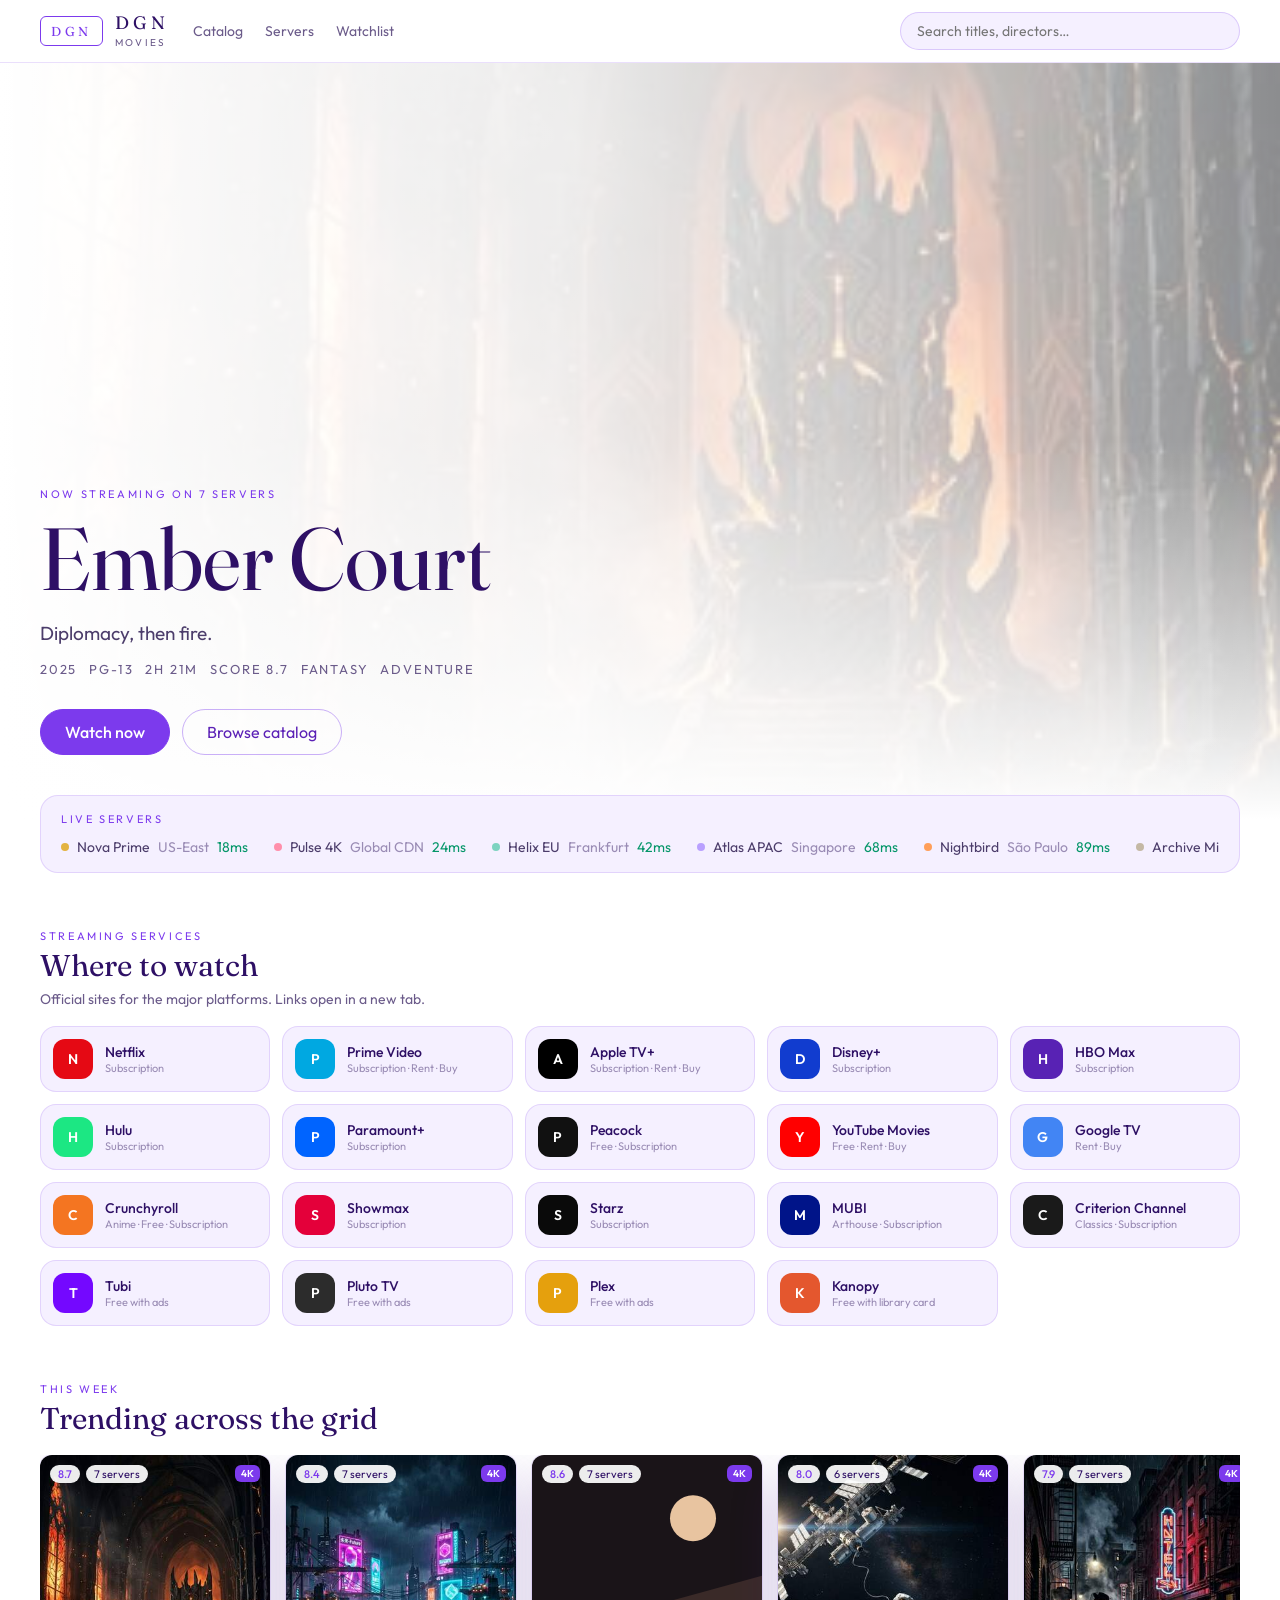
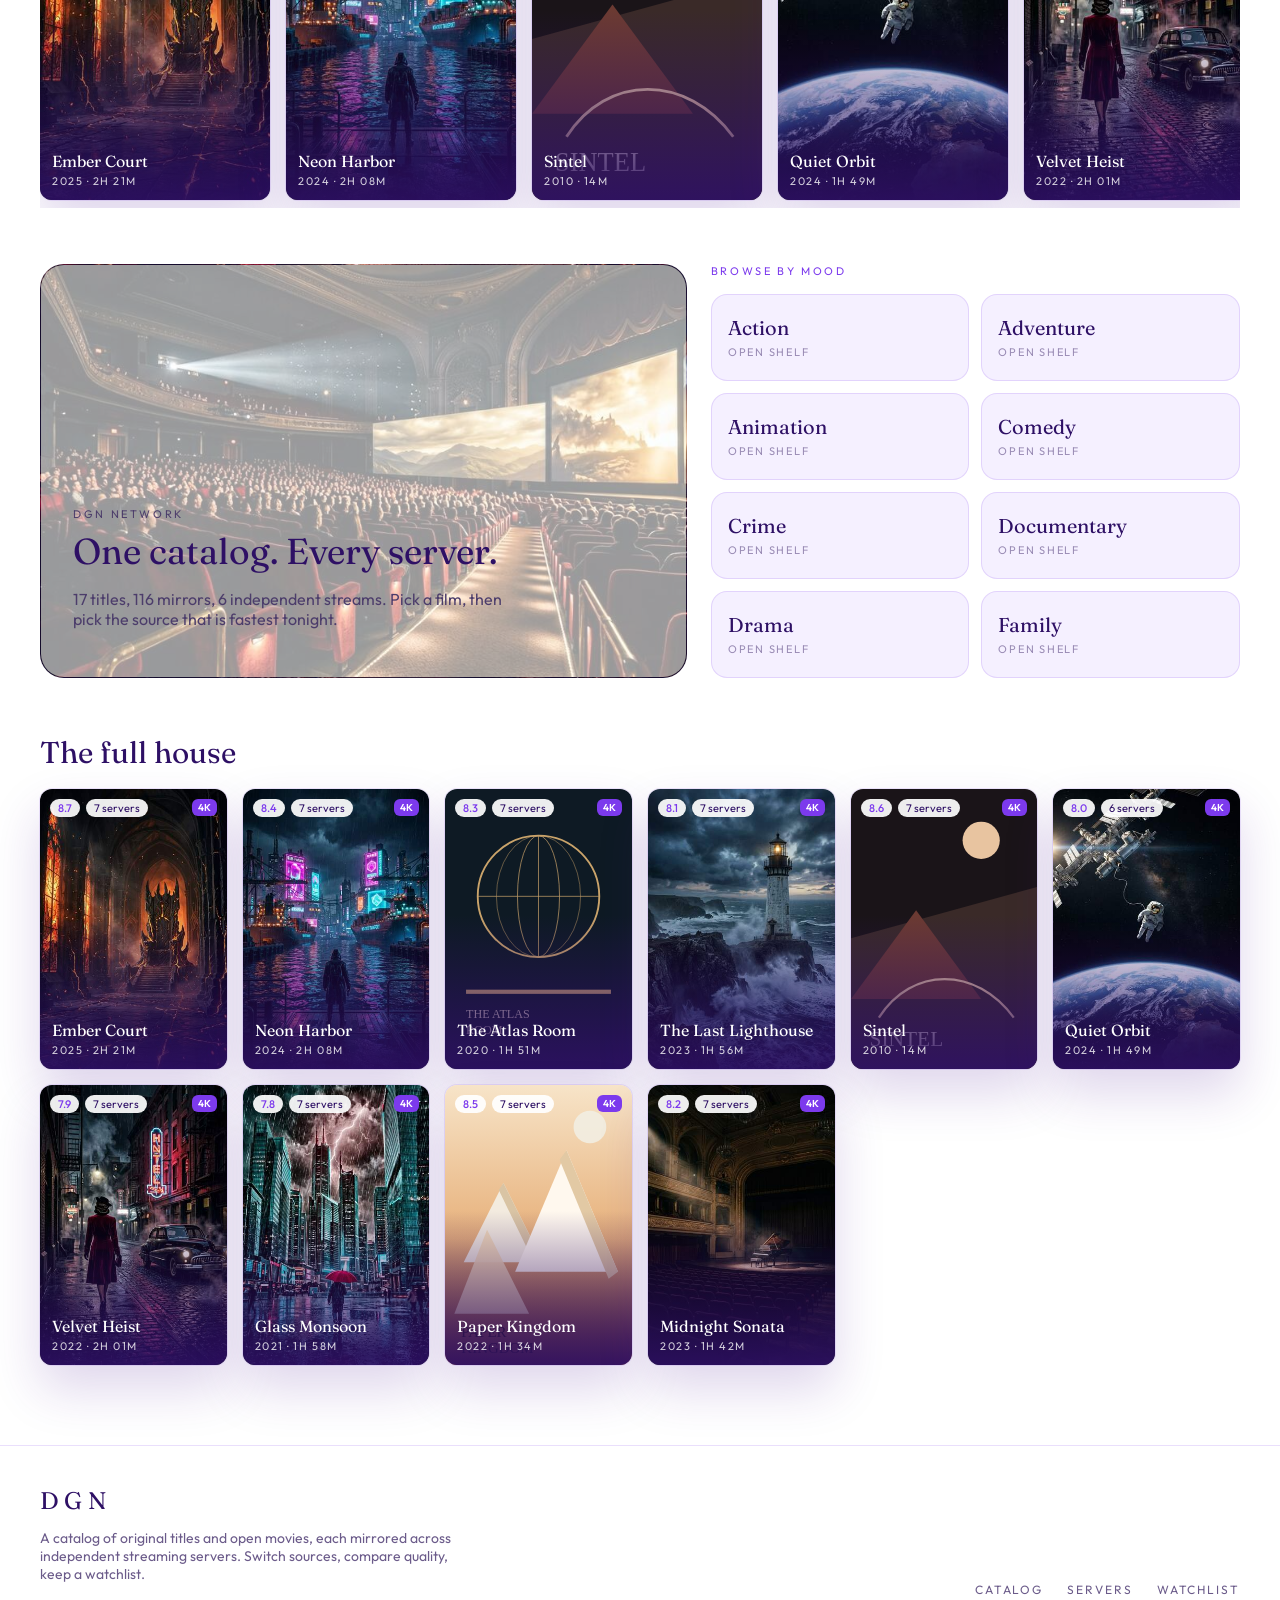
==== index.html @ 85eb9259 "Add files via upload" ====
<!doctype html>
<html lang="en">
<head>
  <meta charset="utf-8" />
  <meta name="theme-color" content="#7c3aed" />
  <meta name="viewport" content="width=device-width, initial-scale=1" />
  <title>DGN — Movies from every server</title>
  <meta name="description" content="DGN is a cinematic catalog of original titles and open movies, each mirrored across independent streaming servers." />
  <link rel="icon" href="data:image/svg+xml,%3Csvg xmlns='http://www.w3.org/2000/svg' viewBox='0 0 64 64'%3E%3Crect width='64' height='64' rx='12' fill='%237c3aed'/%3E%3Crect x='3' y='3' width='58' height='58' rx='10' fill='none' stroke='%23ffffff' stroke-width='2'/%3E%3Ctext x='32' y='39' text-anchor='middle' font-family='Georgia' font-size='17' fill='%23ffffff'%3EDGN%3C/text%3E%3C/svg%3E" />
  <link rel="preconnect" href="https://fonts.googleapis.com" />
  <link href="https://fonts.googleapis.com/css2?family=Fraunces:opsz,wght@9..144,400;9..144,600&family=Outfit:wght@300;400;500&display=swap" rel="stylesheet" />
  <link rel="stylesheet" href="style.css" />
</head>
<body>
  <header class="top">
    <div class="wrap bar">
      <a href="#/" class="brand"><span class="badge">DGN</span><span class="word"><b>DGN</b><small>Movies</small></span></a>
      <nav class="nav">
        <a href="#/movies">Catalog</a>
        <a href="#/servers">Servers</a>
        <a href="#/watchlist">Watchlist</a>
      </nav>
      <form id="search" class="search"><input name="q" placeholder="Search titles, directors…" autocomplete="off" /></form>
    </div>
  </header>
  <main id="app"></main>
  <footer class="foot">
    <div class="wrap footin">
      <div>
        <p class="display footname">DGN</p>
        <p class="mute">A catalog of original titles and open movies, each mirrored across independent streaming servers. Switch sources, compare quality, keep a watchlist.</p>
      </div>
      <div class="footlinks"><a href="#/movies">Catalog</a><a href="#/servers">Servers</a><a href="#/watchlist">Watchlist</a></div>
    </div>
  </footer>
  <script src="data.js"></script>
  <script src="app.js"></script>
</body>
</html>
---- style.css ----
:root{--ink:#ffffff;--panel:#f5f0ff;--accent:#7c3aed;--soft:#5b21b6;--on:#ffffff;--paper:#2e1065;--body:#4c3d6b;--mute:#6b5b8a;--dim:#9a8cb5;--line:rgba(124,58,237,.16)}
*{box-sizing:border-box}html{scroll-behavior:smooth}
body{margin:0;background:var(--ink);color:var(--paper);font-family:Outfit,system-ui,sans-serif;-webkit-font-smoothing:antialiased}
a{color:inherit;text-decoration:none}img{display:block;max-width:100%}
.display{font-family:Fraunces,Georgia,serif}.mute{color:var(--mute)}
.wrap{max-width:1240px;margin:0 auto;padding:0 20px}
.kicker{font-size:11px;letter-spacing:.24em;text-transform:uppercase;color:var(--accent);margin:0}
.top{position:sticky;top:0;z-index:40;background:rgba(255,255,255,.85);backdrop-filter:blur(10px);border-bottom:1px solid var(--line)}
.bar{display:flex;align-items:center;gap:24px;padding-top:12px;padding-bottom:12px;flex-wrap:wrap}
.brand{display:flex;align-items:center;gap:12px}
.badge{border:1px solid var(--accent);color:var(--accent);border-radius:6px;padding:6px 10px;font-family:Fraunces,serif;font-size:13px;letter-spacing:.28em}
.word b{display:block;font-family:Fraunces,serif;font-weight:400;letter-spacing:.22em;font-size:18px;line-height:1}
.word small{display:block;margin-top:4px;font-size:10px;letter-spacing:.22em;text-transform:uppercase;color:var(--mute)}
.nav{display:flex;gap:22px;font-size:14px;color:var(--mute)}.nav a:hover{color:var(--soft)}
.search{margin-left:auto;flex:1;max-width:340px;min-width:180px}
.search input,.field{width:100%;background:var(--panel);border:1px solid rgba(124,58,237,.22);color:var(--paper);border-radius:999px;padding:9px 16px;font:inherit;font-size:14px;outline:none}
.search input:focus{border-color:var(--accent)}
.hero{position:relative;min-height:84vh;overflow:hidden;display:flex}
.hero>img{position:absolute;inset:0;width:100%;height:100%;object-fit:cover;opacity:.45}
.hero:before{content:"";position:absolute;inset:0;background:linear-gradient(90deg,var(--ink),rgba(255,255,255,.8) 45%,transparent),linear-gradient(0deg,var(--ink),transparent 50%);z-index:1}
.heroin{position:relative;z-index:2;align-self:flex-end;padding-bottom:64px;padding-top:120px;width:100%}
.hero h1{font-family:Fraunces,serif;font-weight:400;font-size:clamp(3rem,8vw,5.5rem);line-height:.95;margin:16px 0 0;max-width:820px}
.hero .tag{font-size:19px;color:var(--body);max-width:560px;margin:20px 0 0}
.meta{display:flex;flex-wrap:wrap;gap:12px;margin-top:16px;font-size:13px;letter-spacing:.14em;text-transform:uppercase;color:var(--mute)}
.btns{display:flex;flex-wrap:wrap;gap:12px;margin-top:32px}
.btn{border-radius:999px;padding:12px 24px;font-size:14px;border:1px solid rgba(124,58,237,.4);color:var(--soft);background:none;cursor:pointer;font:inherit}
.btn:hover{background:rgba(124,58,237,.1)}.btn.primary{background:var(--accent);color:var(--on);border-color:var(--accent);font-weight:500}.btn.primary:hover{background:var(--soft)}
.strip{margin-top:-24px;position:relative;z-index:3;background:var(--panel);border:1px solid var(--line);border-radius:18px;padding:16px 20px}
.strip .row{display:flex;gap:26px;overflow-x:auto;margin-top:12px;font-size:14px;color:var(--body)}
.srv{display:flex;align-items:center;gap:8px;white-space:nowrap}.dot{width:8px;height:8px;border-radius:50%;display:inline-block}
.ok{color:#059669}.warn{color:#d97706}.dim{color:var(--dim)}
section.block{margin-top:56px}
h2.title{font-family:Fraunces,serif;font-weight:400;font-size:30px;margin:4px 0 18px}
.rail{display:flex;gap:16px;overflow-x:auto;padding-bottom:8px;scroll-snap-type:x mandatory}.rail .card{width:230px;flex-shrink:0;scroll-snap-align:start}
.grid{display:grid;grid-template-columns:repeat(auto-fill,minmax(170px,1fr));gap:16px}
.card{position:relative;display:block;border-radius:12px;overflow:hidden;aspect-ratio:2/3;box-shadow:0 24px 50px rgba(76,29,149,.18),0 0 0 1px rgba(124,58,237,.12)}
.card img{width:100%;height:100%;object-fit:cover;transition:transform .5s}.card:hover img{transform:scale(1.04)}
.card:after{content:"";position:absolute;inset:0;background:linear-gradient(0deg,rgba(46,16,101,.9),transparent 55%)}
.chips{position:absolute;top:10px;left:10px;display:flex;gap:6px;z-index:2}
.chip{background:rgba(255,255,255,.92);color:var(--paper);border-radius:999px;padding:2px 8px;font-size:11px}.chip.g{color:var(--accent);font-weight:500}
.cap{position:absolute;left:12px;right:12px;bottom:12px;z-index:2}
.cap b{display:block;color:#fff;font-family:Fraunces,serif;font-weight:400;font-size:16px;line-height:1.15}
.cap small{display:block;margin-top:4px;font-size:11px;letter-spacing:.14em;text-transform:uppercase;color:rgba(255,255,255,.8)}
.two{display:grid;gap:24px;grid-template-columns:1.1fr .9fr}
.vault{position:relative;min-height:320px;border-radius:24px;overflow:hidden;border:1px solid var(--line);background:center/cover;display:flex;align-items:flex-end}
.vault:before{content:"";position:absolute;inset:0;background:rgba(255,255,255,.6)}.vault>div{position:relative;padding:32px}
.vault h3{font-family:Fraunces,serif;font-weight:400;font-size:36px;margin:8px 0 0}.vault p{color:var(--body);max-width:440px}
.moods{display:grid;grid-template-columns:1fr 1fr;gap:12px;margin-top:16px}
.mood{background:var(--panel);border:1px solid var(--line);border-radius:16px;padding:20px 16px}.mood:hover{border-color:var(--accent)}
.mood b{font-family:Fraunces,serif;font-weight:400;font-size:20px;display:block}.mood small{font-size:11px;letter-spacing:.16em;text-transform:uppercase;color:var(--dim)}
.page{padding-top:40px;padding-bottom:20px}
.page h1{font-family:Fraunces,serif;font-weight:400;font-size:clamp(2.4rem,6vw,3.4rem);margin:8px 0 0}
.pills{display:flex;flex-wrap:wrap;gap:8px;margin-top:14px}
.pill{border:1px solid rgba(124,58,237,.22);color:var(--mute);border-radius:999px;padding:5px 12px;font-size:12px;cursor:pointer;background:none;font-family:inherit}
.pill.on{border-color:var(--accent);color:var(--soft)}
.count{margin:28px 0 16px;font-size:14px;color:var(--dim)}
.mhero{position:relative;overflow:hidden;min-height:40vh;display:flex}
.mhero>img{position:absolute;inset:0;width:100%;height:100%;object-fit:cover;opacity:.35}
.mhero:before{content:"";position:absolute;inset:0;background:linear-gradient(0deg,var(--ink),rgba(255,255,255,.6));z-index:1}
.mheroin{position:relative;z-index:2;display:grid;grid-template-columns:200px 1fr;gap:32px;align-items:end;padding-top:64px;padding-bottom:40px;width:100%}
.mheroin>img{border-radius:12px;box-shadow:0 24px 50px rgba(76,29,149,.18)}
.mheroin h1{font-family:Fraunces,serif;font-weight:400;font-size:clamp(2.6rem,6vw,4rem);margin:8px 0 0}
.layout{display:grid;grid-template-columns:minmax(0,1fr) 300px;gap:40px;padding-top:32px}
.player{border-radius:18px;overflow:hidden;border:1px solid var(--line);background:#000}
.player video{width:100%;aspect-ratio:16/9;display:block;background:#000}
.ppanel{background:var(--panel);border-top:1px solid var(--line);padding:16px}
.phead{display:flex;flex-wrap:wrap;justify-content:space-between;gap:10px;margin-bottom:12px;font-size:14px;color:var(--mute)}
.servers{display:grid;grid-template-columns:repeat(auto-fill,minmax(200px,1fr));gap:8px}
.sbtn{text-align:left;border:1px solid var(--line);background:var(--panel);border-radius:12px;padding:12px;color:var(--paper);cursor:pointer;font:inherit}
.sbtn:hover{border-color:rgba(124,58,237,.45)}.sbtn.on{border-color:var(--accent);background:rgba(124,58,237,.09)}
.sbtn .r{display:flex;justify-content:space-between;align-items:center;gap:8px;font-size:14px}
.sbtn .s{font-size:10px;letter-spacing:.1em;text-transform:uppercase}.sbtn small{display:block;margin-top:4px;font-size:12px;color:var(--mute)}
.syn{color:var(--body);line-height:1.75;max-width:760px;margin-top:28px}
.castl{display:grid;grid-template-columns:1fr 1fr;gap:12px;padding:0;list-style:none}
.castl li{border:1px solid var(--line);border-radius:12px;padding:12px 16px}.castl small{display:block;color:var(--dim)}
.side{background:var(--panel);border:1px solid var(--line);border-radius:18px;padding:20px;align-self:start}
.side ul{list-style:none;padding:0;margin:12px 0 0}.side li{display:flex;justify-content:space-between;gap:12px;margin-bottom:12px;font-size:14px}
.side li small{display:block;color:var(--dim);font-size:12px}
.scards{display:grid;grid-template-columns:1fr 1fr;gap:16px;margin-top:32px}
.scard{background:var(--panel);border:1px solid var(--line);border-radius:24px;padding:24px;display:block}.scard:hover{border-color:var(--accent)}
.scard .r{display:flex;justify-content:space-between;align-items:center}.scard h3{font-family:Fraunces,serif;font-weight:400;font-size:28px;margin:0}
.scard p{font-size:13px;letter-spacing:.16em;text-transform:uppercase;color:var(--dim);margin:16px 0 0}
.empty{color:var(--mute);margin-top:40px}
.foot{margin-top:80px;border-top:1px solid var(--line)}
.footin{display:flex;flex-wrap:wrap;justify-content:space-between;align-items:flex-end;gap:24px;padding-top:40px;padding-bottom:40px;font-size:14px}
.footname{font-size:24px;letter-spacing:.22em;margin:0}.footin .mute{max-width:440px}
.footlinks{display:flex;gap:24px;font-size:12px;letter-spacing:.16em;text-transform:uppercase;color:var(--mute)}.footlinks a:hover{color:var(--soft)}
.svcs{display:grid;grid-template-columns:repeat(auto-fill,minmax(200px,1fr));gap:12px}.svc{display:flex;align-items:center;gap:12px;background:var(--panel);border:1px solid var(--line);border-radius:16px;padding:12px;transition:border-color .2s,box-shadow .2s}.svc:hover{border-color:var(--accent);box-shadow:0 8px 20px rgba(76,29,149,.12)}.svci{width:40px;height:40px;flex-shrink:0;border-radius:12px;display:grid;place-items:center;color:#fff;font-weight:600;font-size:14px}.svct{min-width:0}.svct b{display:block;font-size:14px;font-weight:500;white-space:nowrap;overflow:hidden;text-overflow:ellipsis}.svc:hover .svct b{color:var(--accent)}.svct small{display:block;font-size:11px;color:var(--dim);white-space:nowrap;overflow:hidden;text-overflow:ellipsis}
.vwrap{position:relative}.qbadge{position:absolute;top:10px;right:10px;z-index:2;background:var(--accent);color:var(--on);border-radius:6px;padding:2px 6px;font-size:10px;font-weight:600}.qbadge.big{top:12px;right:12px;font-size:12px;padding:4px 8px;pointer-events:none}.qrow{display:flex;flex-wrap:wrap;gap:8px;margin-top:8px}.qbtn{border:1px solid rgba(124,58,237,.3);background:#fff;color:var(--paper);border-radius:8px;padding:6px 12px;font:inherit;font-size:14px;font-weight:500;cursor:pointer}.qbtn:hover{border-color:var(--accent)}.qbtn.on{background:var(--accent);border-color:var(--accent);color:var(--on)}.qbtn:disabled{cursor:not-allowed;color:var(--dim);background:rgba(255,255,255,.5);border-color:rgba(124,58,237,.1);text-decoration:line-through}.qlab{font-size:11px;letter-spacing:.18em;text-transform:uppercase;color:var(--dim);align-self:center;margin-right:4px}.qpill{border:1px solid rgba(124,58,237,.22);color:var(--mute);border-radius:8px;padding:5px 12px;font-size:12px;font-weight:500}.qpill.on{background:var(--accent);border-color:var(--accent);color:var(--on)}.sbtn{background:#fff}
@media (max-width:860px){.two,.layout,.scards{grid-template-columns:1fr}.mheroin{grid-template-columns:1fr}.mheroin>img{display:none}.nav{order:3;width:100%}.castl{grid-template-columns:1fr}}
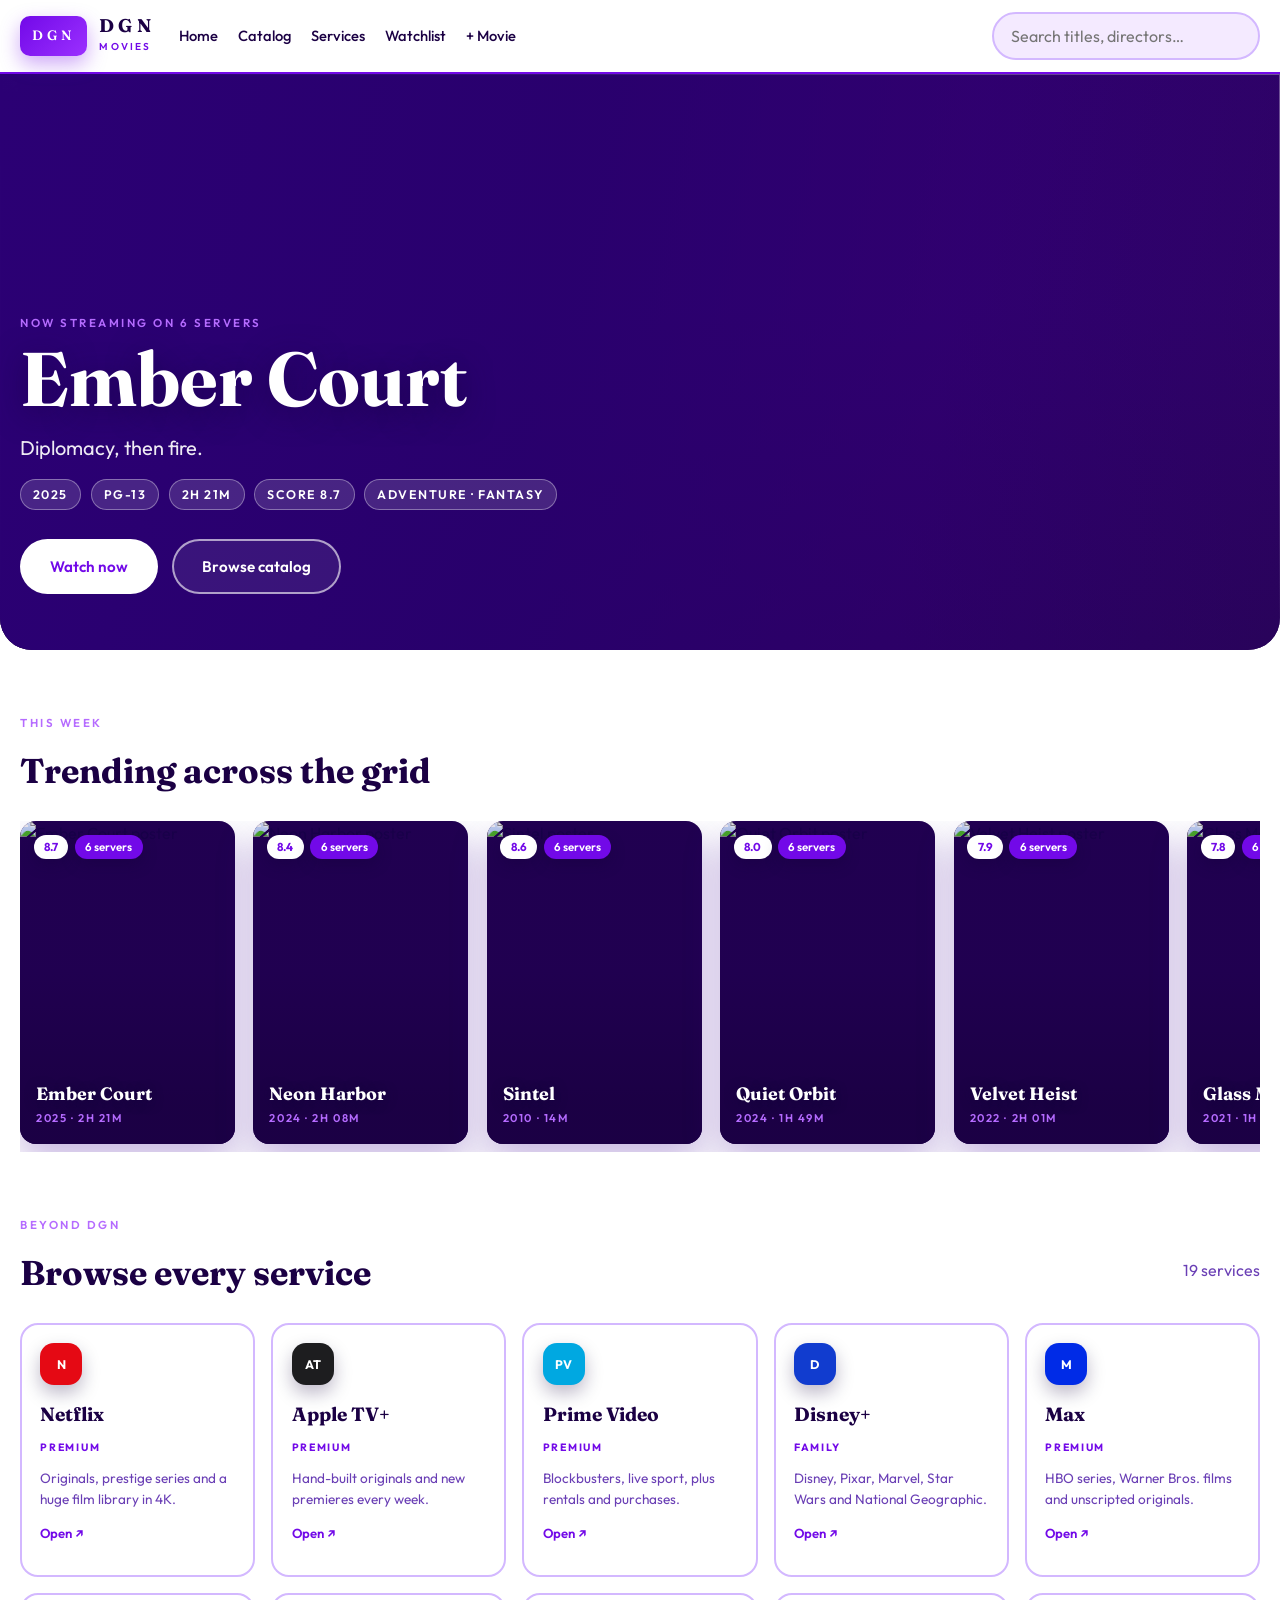
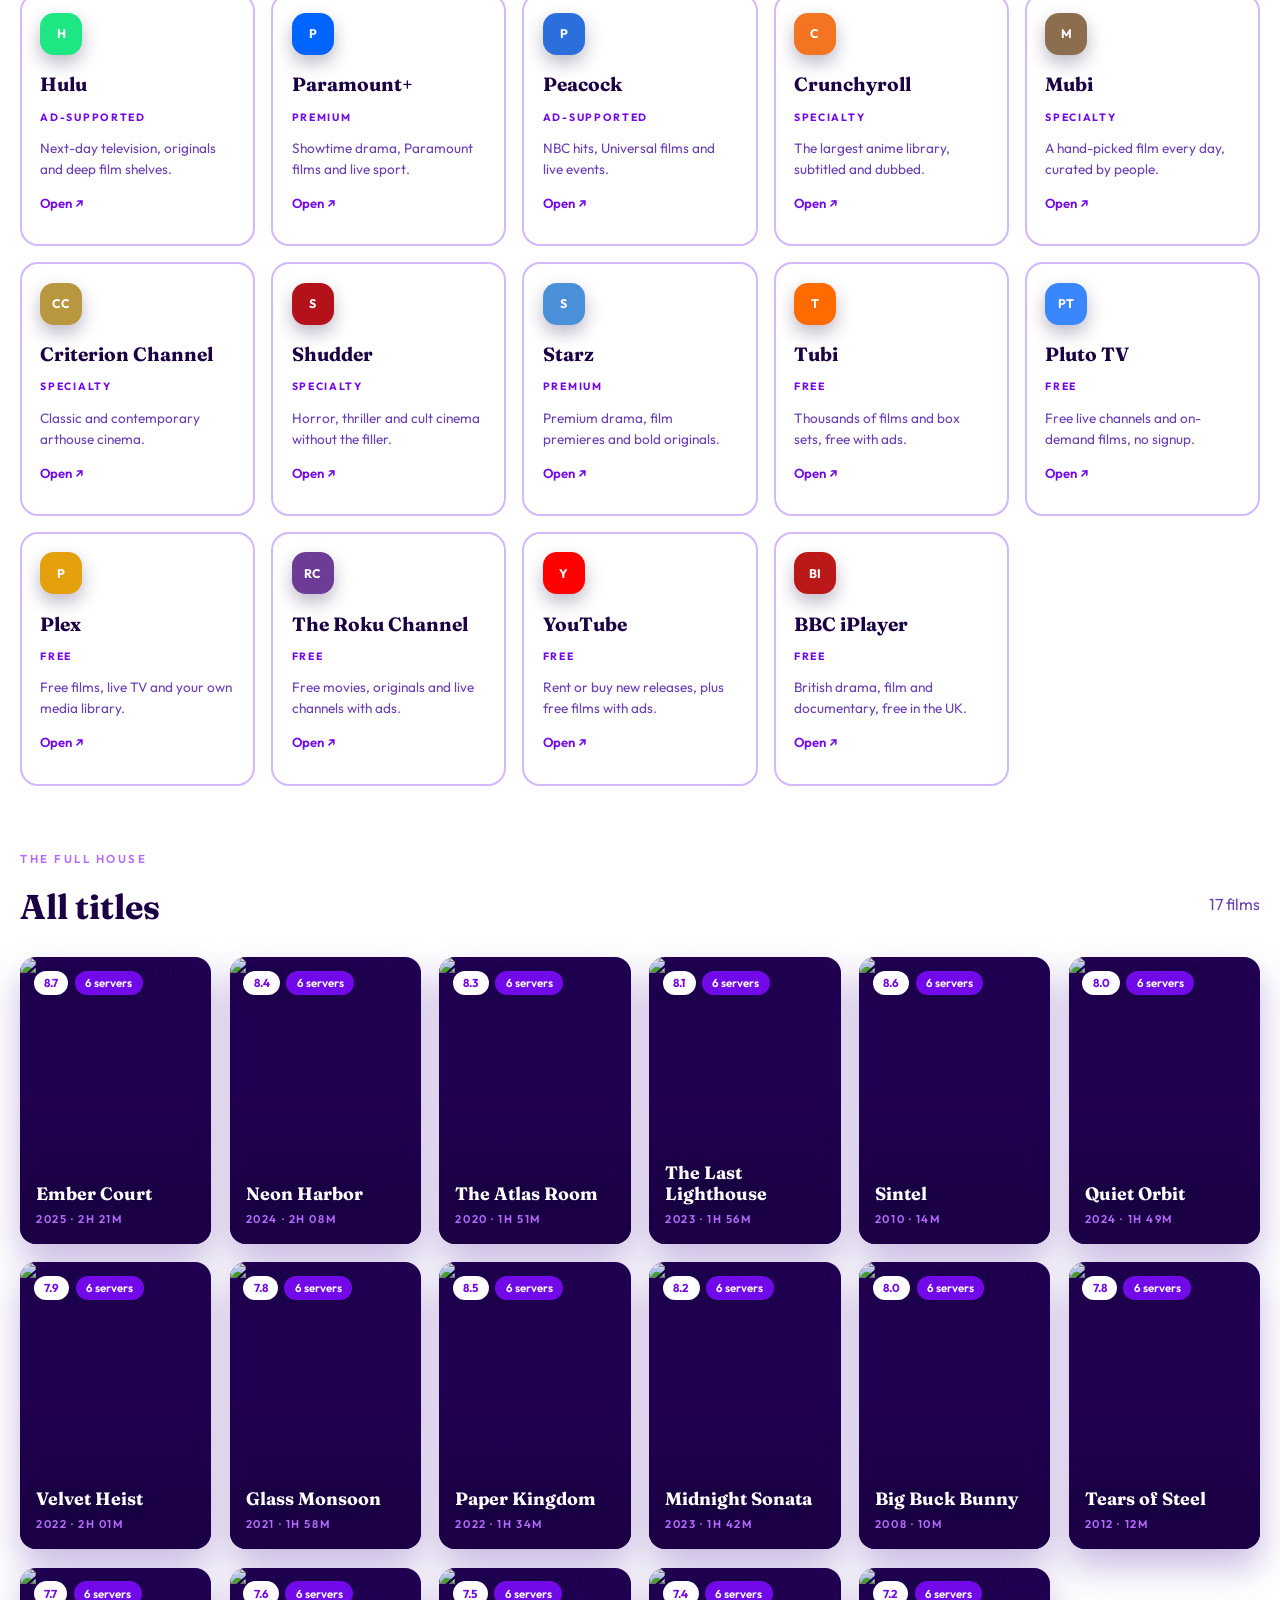
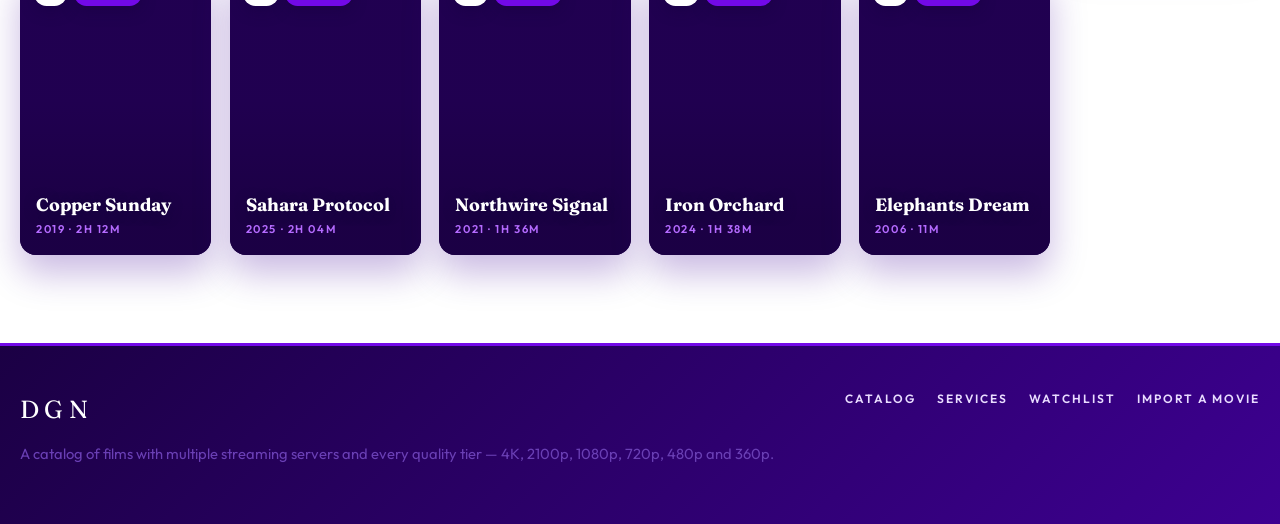
==== commit 088bc802: "Add files via upload" ====
--- a/index.html
+++ b/index.html
@@ -1,39 +1,63 @@
 <!doctype html>
 <html lang="en">
-<head>
-  <meta charset="utf-8" />
-  <meta name="theme-color" content="#7c3aed" />
-  <meta name="viewport" content="width=device-width, initial-scale=1" />
-  <title>DGN — Movies from every server</title>
-  <meta name="description" content="DGN is a cinematic catalog of original titles and open movies, each mirrored across independent streaming servers." />
-  <link rel="icon" href="data:image/svg+xml,%3Csvg xmlns='http://www.w3.org/2000/svg' viewBox='0 0 64 64'%3E%3Crect width='64' height='64' rx='12' fill='%237c3aed'/%3E%3Crect x='3' y='3' width='58' height='58' rx='10' fill='none' stroke='%23ffffff' stroke-width='2'/%3E%3Ctext x='32' y='39' text-anchor='middle' font-family='Georgia' font-size='17' fill='%23ffffff'%3EDGN%3C/text%3E%3C/svg%3E" />
-  <link rel="preconnect" href="https://fonts.googleapis.com" />
-  <link href="https://fonts.googleapis.com/css2?family=Fraunces:opsz,wght@9..144,400;9..144,600&family=Outfit:wght@300;400;500&display=swap" rel="stylesheet" />
-  <link rel="stylesheet" href="style.css" />
-</head>
-<body>
-  <header class="top">
-    <div class="wrap bar">
-      <a href="#/" class="brand"><span class="badge">DGN</span><span class="word"><b>DGN</b><small>Movies</small></span></a>
-      <nav class="nav">
-        <a href="#/movies">Catalog</a>
-        <a href="#/servers">Servers</a>
-        <a href="#/watchlist">Watchlist</a>
-      </nav>
-      <form id="search" class="search"><input name="q" placeholder="Search titles, directors…" autocomplete="off" /></form>
-    </div>
-  </header>
-  <main id="app"></main>
-  <footer class="foot">
-    <div class="wrap footin">
-      <div>
-        <p class="display footname">DGN</p>
-        <p class="mute">A catalog of original titles and open movies, each mirrored across independent streaming servers. Switch sources, compare quality, keep a watchlist.</p>
+  <head>
+    <meta charset="utf-8" />
+    <meta name="viewport" content="width=device-width, initial-scale=1" />
+    <title>DGN Movies — every film, every quality</title>
+    <meta
+      name="description"
+      content="DGN Movies: a catalog of films you can watch in 4K, 2100p, 1080p, 720p, 480p and 360p across multiple streaming servers."
+    />
+    <link rel="preconnect" href="https://fonts.googleapis.com" />
+    <link rel="preconnect" href="https://fonts.gstatic.com" crossorigin />
+    <link
+      href="https://fonts.googleapis.com/css2?family=Fraunces:opsz,wght@9..144,400;9..144,600&family=Outfit:wght@300;400;500;600&display=swap"
+      rel="stylesheet"
+    />
+    <link rel="stylesheet" href="styles.css" />
+  </head>
+  <body>
+    <header class="site-header">
+      <div class="wrap header-inner">
+        <a class="brand" href="#/">
+          <span class="brand-badge">DGN</span>
+          <span class="brand-text">
+            <strong>DGN</strong>
+            <small>Movies</small>
+          </span>
+        </a>
+        <nav class="nav">
+          <a href="#/">Home</a>
+          <a href="#/catalog">Catalog</a>
+          <a href="#/services">Services</a>
+          <a href="#/watchlist">Watchlist</a>
+          <a href="import.html">+ Movie</a>
+        </nav>
+        <input id="search" class="search" type="search" placeholder="Search titles, directors…" />
       </div>
-      <div class="footlinks"><a href="#/movies">Catalog</a><a href="#/servers">Servers</a><a href="#/watchlist">Watchlist</a></div>
-    </div>
-  </footer>
-  <script src="data.js"></script>
-  <script src="app.js"></script>
-</body>
+    </header>
+
+    <main id="app" class="wrap"></main>
+
+    <footer class="site-footer">
+      <div class="wrap footer-inner">
+        <div>
+          <p class="footer-brand">DGN</p>
+          <p class="muted">
+            A catalog of films with multiple streaming servers and every quality tier — 4K, 2100p,
+            1080p, 720p, 480p and 360p.
+          </p>
+        </div>
+        <div class="footer-links">
+          <a href="#/catalog">Catalog</a>
+          <a href="#/services">Services</a>
+          <a href="#/watchlist">Watchlist</a>
+          <a href="import.html">Import a movie</a>
+        </div>
+      </div>
+    </footer>
+
+    <script src="data.js"></script>
+    <script src="app.js"></script>
+  </body>
 </html>
--- a/styles.css
+++ b/styles.css
@@ -0,0 +1,728 @@
+:root {
+  --violet: #7209e8;
+  --violet-bright: #9b30ff;
+  --violet-deep: #1b0044;
+  --violet-soft: #b56bff;
+  --lilac: #f4eaff;
+  --border: #d3b8ff;
+  --mute: #6a3fb5;
+  --fade: #9268d6;
+  --hero: #210052;
+  --glow: rgba(114, 9, 232, 0.35);
+}
+
+* {
+  box-sizing: border-box;
+}
+
+body {
+  margin: 0;
+  background: #ffffff;
+  color: var(--violet-deep);
+  font-family: "Outfit", system-ui, sans-serif;
+  line-height: 1.55;
+  -webkit-font-smoothing: antialiased;
+}
+
+a {
+  color: inherit;
+  text-decoration: none;
+}
+
+.wrap {
+  width: min(1240px, 100% - 2.5rem);
+  margin-inline: auto;
+}
+
+.muted {
+  color: var(--mute);
+}
+
+/* header */
+.site-header {
+  position: sticky;
+  top: 0;
+  z-index: 20;
+  background: rgba(255, 255, 255, 0.94);
+  backdrop-filter: blur(14px);
+  border-bottom: 2px solid var(--violet);
+}
+
+.header-inner {
+  display: flex;
+  align-items: center;
+  gap: 1.5rem;
+  padding: 0.75rem 0;
+  flex-wrap: wrap;
+}
+
+.brand {
+  display: flex;
+  align-items: center;
+  gap: 0.75rem;
+}
+
+.brand-badge {
+  background: linear-gradient(135deg, var(--violet), var(--violet-bright));
+  color: #fff;
+  padding: 0.6rem 0.75rem;
+  border-radius: 10px;
+  letter-spacing: 0.28em;
+  font-family: "Fraunces", Georgia, serif;
+  font-size: 0.85rem;
+  font-weight: 600;
+  box-shadow: 0 8px 20px var(--glow);
+}
+
+.brand-text strong {
+  display: block;
+  font-family: "Fraunces", Georgia, serif;
+  letter-spacing: 0.22em;
+  line-height: 1;
+  font-size: 1.15rem;
+}
+
+.brand-text small {
+  display: block;
+  margin-top: 0.25rem;
+  color: var(--violet);
+  text-transform: uppercase;
+  letter-spacing: 0.22em;
+  font-size: 0.625rem;
+  font-weight: 600;
+}
+
+.nav {
+  display: flex;
+  gap: 1.25rem;
+  color: var(--violet-deep);
+  font-size: 0.92rem;
+  font-weight: 500;
+}
+
+.nav a:hover {
+  color: var(--violet);
+}
+
+.search {
+  margin-left: auto;
+  min-width: 240px;
+  padding: 0.6rem 1.1rem;
+  border: 2px solid var(--border);
+  border-radius: 999px;
+  color: var(--violet-deep);
+  background: var(--lilac);
+  font: inherit;
+  outline: none;
+}
+
+.search:focus {
+  border-color: var(--violet);
+  background: #fff;
+  box-shadow: 0 0 0 4px rgba(114, 9, 232, 0.18);
+}
+
+/* hero */
+.hero {
+  position: relative;
+  overflow: hidden;
+  border-radius: 0 0 32px 32px;
+  background: var(--hero);
+  color: #fff;
+  min-height: 64vh;
+  display: flex;
+  align-items: flex-end;
+  margin-inline: calc(50% - 50vw);
+  padding: 4rem max(1.25rem, calc(50vw - 620px)) 3.5rem;
+}
+
+.hero-bg {
+  position: absolute;
+  inset: 0;
+  width: 100%;
+  height: 100%;
+  object-fit: cover;
+  opacity: 0.55;
+  filter: saturate(1.35) contrast(1.08);
+}
+
+.hero-scrim {
+  position: absolute;
+  inset: 0;
+  background: linear-gradient(
+      100deg,
+      #2b0074 0%,
+      rgba(43, 0, 116, 0.82) 42%,
+      rgba(76, 0, 168, 0.35) 72%,
+      rgba(120, 20, 220, 0.15) 100%
+    ),
+    linear-gradient(0deg, #1b0044 2%, rgba(27, 0, 68, 0.1) 60%);
+}
+
+.hero-body {
+  position: relative;
+  max-width: 660px;
+}
+
+.eyebrow {
+  text-transform: uppercase;
+  letter-spacing: 0.22em;
+  font-size: 0.72rem;
+  font-weight: 600;
+  color: var(--violet-soft);
+  margin: 0 0 0.75rem;
+}
+
+.hero h1 {
+  font-family: "Fraunces", Georgia, serif;
+  font-size: clamp(2.75rem, 6.5vw, 4.75rem);
+  line-height: 0.96;
+  margin: 0;
+  text-shadow: 0 6px 30px rgba(20, 0, 60, 0.55);
+}
+
+.hero .tagline {
+  color: #ffffff;
+  font-size: 1.25rem;
+  margin: 1rem 0;
+  opacity: 0.92;
+}
+
+.meta {
+  display: flex;
+  flex-wrap: wrap;
+  gap: 0.6rem;
+  font-size: 0.78rem;
+  font-weight: 600;
+}
+
+.meta span {
+  background: rgba(255, 255, 255, 0.14);
+  border: 1px solid rgba(255, 255, 255, 0.35);
+  color: #fff;
+  padding: 0.28rem 0.75rem;
+  border-radius: 999px;
+  letter-spacing: 0.12em;
+  text-transform: uppercase;
+}
+
+.btn {
+  display: inline-block;
+  border-radius: 999px;
+  padding: 0.85rem 1.75rem;
+  font-size: 0.95rem;
+  font-weight: 600;
+  cursor: pointer;
+  border: 2px solid transparent;
+  transition: all 0.18s ease;
+}
+
+.btn-primary {
+  background: linear-gradient(135deg, var(--violet), var(--violet-bright));
+  color: #fff;
+  box-shadow: 0 12px 28px var(--glow);
+}
+
+.btn-primary:hover {
+  transform: translateY(-2px);
+}
+
+.btn-light {
+  background: #fff;
+  color: var(--violet);
+}
+
+.btn-light:hover {
+  background: var(--lilac);
+  transform: translateY(-2px);
+}
+
+.btn-ghost {
+  border-color: rgba(255, 255, 255, 0.6);
+  color: #fff;
+  background: rgba(255, 255, 255, 0.08);
+}
+
+.btn-ghost:hover {
+  background: rgba(255, 255, 255, 0.2);
+}
+
+.hero-actions {
+  display: flex;
+  gap: 0.85rem;
+  margin-top: 1.85rem;
+  flex-wrap: wrap;
+}
+
+/* sections */
+.section {
+  margin-top: 4rem;
+}
+
+.section-head {
+  display: flex;
+  align-items: flex-end;
+  justify-content: space-between;
+  gap: 1rem;
+  margin-bottom: 1.5rem;
+}
+
+h2 {
+  font-family: "Fraunces", Georgia, serif;
+  font-size: 2.15rem;
+  margin: 0.25rem 0 0;
+  color: var(--violet-deep);
+}
+
+/* poster grid + rail */
+.rail {
+  display: flex;
+  gap: 1.15rem;
+  overflow-x: auto;
+  padding-bottom: 0.5rem;
+}
+
+.grid {
+  display: grid;
+  grid-template-columns: repeat(auto-fill, minmax(170px, 1fr));
+  gap: 1.15rem;
+}
+
+.card {
+  position: relative;
+  display: block;
+  border-radius: 16px;
+  overflow: hidden;
+  background: var(--hero);
+  box-shadow: 0 18px 36px rgba(60, 0, 150, 0.28);
+  transition: transform 0.25s ease, box-shadow 0.25s ease;
+}
+
+.card:hover {
+  transform: translateY(-6px);
+  box-shadow: 0 26px 50px var(--glow);
+}
+
+.rail .card {
+  min-width: 215px;
+}
+
+.card img {
+  width: 100%;
+  aspect-ratio: 2 / 3;
+  object-fit: cover;
+  display: block;
+  filter: saturate(1.15) contrast(1.05);
+}
+
+.card-overlay {
+  position: absolute;
+  inset: 0;
+  background: linear-gradient(to top, rgba(27, 0, 68, 0.96) 12%, rgba(27, 0, 68, 0.12) 55%);
+}
+
+.card-body {
+  position: absolute;
+  inset: auto 0 0 0;
+  padding: 1rem;
+  color: #fff;
+}
+
+.card-body h3 {
+  font-family: "Fraunces", Georgia, serif;
+  font-size: 1.12rem;
+  margin: 0;
+  line-height: 1.18;
+  text-shadow: 0 2px 12px rgba(20, 0, 60, 0.7);
+}
+
+.card-body p {
+  margin: 0.4rem 0 0;
+  font-size: 0.7rem;
+  font-weight: 600;
+  letter-spacing: 0.14em;
+  text-transform: uppercase;
+  color: var(--violet-soft);
+}
+
+.badges {
+  position: absolute;
+  top: 0.85rem;
+  left: 0.85rem;
+  display: flex;
+  gap: 0.4rem;
+}
+
+.badge {
+  background: #fff;
+  color: var(--violet);
+  font-size: 0.72rem;
+  font-weight: 700;
+  padding: 0.2rem 0.65rem;
+  border-radius: 999px;
+  box-shadow: 0 6px 14px rgba(20, 0, 60, 0.35);
+}
+
+.badge.dark {
+  background: var(--violet);
+  color: #fff;
+  font-weight: 600;
+}
+
+/* chips */
+.chips {
+  display: flex;
+  flex-wrap: wrap;
+  gap: 0.55rem;
+  margin: 0.75rem 0 1.5rem;
+  align-items: center;
+}
+
+.chip {
+  border: 2px solid var(--border);
+  background: var(--lilac);
+  color: var(--violet-deep);
+  border-radius: 999px;
+  padding: 0.42rem 1rem;
+  font-size: 0.82rem;
+  font-weight: 600;
+  cursor: pointer;
+  transition: all 0.18s ease;
+}
+
+.chip:hover {
+  border-color: var(--violet);
+  color: var(--violet);
+}
+
+.chip.on {
+  background: linear-gradient(135deg, var(--violet), var(--violet-bright));
+  border-color: var(--violet);
+  color: #fff;
+  box-shadow: 0 10px 22px var(--glow);
+}
+
+/* services */
+.services {
+  display: grid;
+  grid-template-columns: repeat(auto-fill, minmax(205px, 1fr));
+  gap: 1rem;
+}
+
+.service {
+  border: 2px solid var(--border);
+  border-radius: 18px;
+  padding: 1.15rem;
+  background: #fff;
+  transition: all 0.2s ease;
+}
+
+.service:hover {
+  border-color: var(--violet);
+  transform: translateY(-5px);
+  box-shadow: 0 20px 40px var(--glow);
+}
+
+.service-dot {
+  width: 42px;
+  height: 42px;
+  border-radius: 14px;
+  display: grid;
+  place-items: center;
+  color: #fff;
+  font-size: 0.78rem;
+  font-weight: 700;
+  box-shadow: 0 8px 18px rgba(20, 0, 60, 0.28);
+}
+
+.service h3 {
+  font-family: "Fraunces", Georgia, serif;
+  margin: 0.95rem 0 0.15rem;
+  font-size: 1.2rem;
+  color: var(--violet-deep);
+}
+
+.service .cat {
+  color: var(--violet);
+  text-transform: uppercase;
+  letter-spacing: 0.16em;
+  font-size: 0.66rem;
+  font-weight: 700;
+}
+
+.service p {
+  color: var(--mute);
+  font-size: 0.85rem;
+  margin: 0.55rem 0 0.8rem;
+}
+
+.service .open {
+  color: var(--violet);
+  font-size: 0.82rem;
+  font-weight: 600;
+}
+
+/* detail */
+.detail-hero {
+  position: relative;
+  overflow: hidden;
+  border-radius: 0 0 32px 32px;
+  background: var(--hero);
+  color: #fff;
+  margin-inline: calc(50% - 50vw);
+  padding: 3.25rem max(1.25rem, calc(50vw - 620px)) 3rem;
+}
+
+.detail-inner {
+  position: relative;
+  display: grid;
+  grid-template-columns: 200px 1fr;
+  gap: 2.25rem;
+  align-items: end;
+}
+
+.detail-inner img.poster {
+  width: 200px;
+  border-radius: 14px;
+  border: 3px solid rgba(255, 255, 255, 0.35);
+  box-shadow: 0 24px 48px rgba(0, 0, 0, 0.5);
+  filter: saturate(1.15);
+}
+
+.detail-inner h1 {
+  font-family: "Fraunces", Georgia, serif;
+  font-size: clamp(2.5rem, 5.5vw, 4rem);
+  margin: 0.35rem 0;
+  line-height: 1;
+  text-shadow: 0 6px 30px rgba(20, 0, 60, 0.55);
+}
+
+.detail-inner .tagline {
+  color: #fff;
+  font-size: 1.2rem;
+  opacity: 0.92;
+}
+
+.columns {
+  display: grid;
+  grid-template-columns: minmax(0, 1fr) 310px;
+  gap: 2.5rem;
+  margin-top: 2.5rem;
+}
+
+.player {
+  border: 2px solid var(--border);
+  border-radius: 20px;
+  overflow: hidden;
+  background: #fff;
+  box-shadow: 0 22px 46px rgba(60, 0, 150, 0.24);
+}
+
+.player video {
+  width: 100%;
+  aspect-ratio: 16 / 9;
+  background: var(--hero);
+  display: block;
+}
+
+.player-body {
+  background: var(--lilac);
+  padding: 1.15rem;
+  border-top: 2px solid var(--border);
+}
+
+.server-grid {
+  display: grid;
+  grid-template-columns: repeat(auto-fill, minmax(215px, 1fr));
+  gap: 0.75rem;
+}
+
+.server {
+  border: 2px solid var(--border);
+  background: #fff;
+  border-radius: 14px;
+  padding: 0.95rem;
+  text-align: left;
+  cursor: pointer;
+  font: inherit;
+  transition: all 0.16s ease;
+}
+
+.server:hover {
+  border-color: var(--violet-soft);
+  transform: translateY(-2px);
+}
+
+.server.on {
+  border-color: var(--violet);
+  background: #f0e2ff;
+  box-shadow: 0 10px 22px var(--glow);
+}
+
+.server .top {
+  display: flex;
+  align-items: center;
+  justify-content: space-between;
+  gap: 0.5rem;
+}
+
+.server .name {
+  display: flex;
+  align-items: center;
+  gap: 0.55rem;
+  font-size: 0.95rem;
+  font-weight: 600;
+  color: var(--violet-deep);
+}
+
+.dot {
+  width: 11px;
+  height: 11px;
+  border-radius: 999px;
+  box-shadow: 0 0 0 3px rgba(114, 9, 232, 0.16);
+}
+
+.q {
+  background: var(--violet);
+  color: #fff;
+  border-radius: 999px;
+  padding: 0.18rem 0.65rem;
+  font-size: 0.72rem;
+  font-weight: 700;
+}
+
+.server .sub {
+  color: var(--mute);
+  font-size: 0.8rem;
+  margin-top: 0.4rem;
+  font-weight: 500;
+}
+
+.panel {
+  border: 2px solid var(--border);
+  border-radius: 20px;
+  padding: 1.35rem;
+  background: var(--lilac);
+}
+
+.panel h3 {
+  margin: 0 0 0.85rem;
+  color: var(--violet);
+  text-transform: uppercase;
+  letter-spacing: 0.2em;
+  font-size: 0.72rem;
+  font-weight: 700;
+}
+
+.panel ul {
+  list-style: none;
+  margin: 0;
+  padding: 0;
+  display: grid;
+  gap: 0.85rem;
+  font-size: 0.92rem;
+  color: var(--violet-deep);
+  font-weight: 500;
+}
+
+.panel li span {
+  display: block;
+  color: var(--mute);
+  font-size: 0.8rem;
+  font-weight: 500;
+}
+
+.cast {
+  list-style: none;
+  padding: 0;
+  margin: 1.15rem 0 0;
+  display: grid;
+  grid-template-columns: repeat(auto-fill, minmax(215px, 1fr));
+  gap: 0.85rem;
+}
+
+.cast li {
+  border: 2px solid var(--border);
+  background: var(--lilac);
+  border-radius: 14px;
+  padding: 0.95rem 1.15rem;
+  color: var(--violet-deep);
+}
+
+.cast li span {
+  display: block;
+  color: var(--mute);
+  font-size: 0.84rem;
+}
+
+.synopsis {
+  max-width: 62ch;
+  color: var(--violet-deep);
+  margin-top: 2rem;
+  font-size: 1.06rem;
+  line-height: 1.75;
+}
+
+/* footer */
+.site-footer {
+  margin-top: 5.5rem;
+  border-top: 3px solid var(--violet);
+  background: linear-gradient(135deg, var(--violet-deep), #3d0091);
+  color: #e9dcff;
+}
+
+.footer-inner {
+  display: flex;
+  justify-content: space-between;
+  gap: 2rem;
+  padding: 2.75rem 0;
+  flex-wrap: wrap;
+  font-size: 0.92rem;
+}
+
+.footer-brand {
+  font-family: "Fraunces", Georgia, serif;
+  letter-spacing: 0.22em;
+  color: #fff;
+  font-size: 1.55rem;
+  margin: 0 0 0.5rem;
+}
+
+.footer-links {
+  display: flex;
+  gap: 1.35rem;
+  text-transform: uppercase;
+  letter-spacing: 0.16em;
+  font-size: 0.75rem;
+  font-weight: 600;
+}
+
+.footer-links a:hover {
+  color: var(--violet-soft);
+}
+
+.empty {
+  color: var(--mute);
+  padding: 3rem 0;
+  font-size: 1.05rem;
+}
+
+@media (max-width: 860px) {
+  .columns {
+    grid-template-columns: 1fr;
+  }
+
+  .detail-inner {
+    grid-template-columns: 1fr;
+  }
+
+  .detail-inner img.poster {
+    display: none;
+  }
+
+  .search {
+    order: 3;
+    width: 100%;
+    margin-left: 0;
+  }
+}
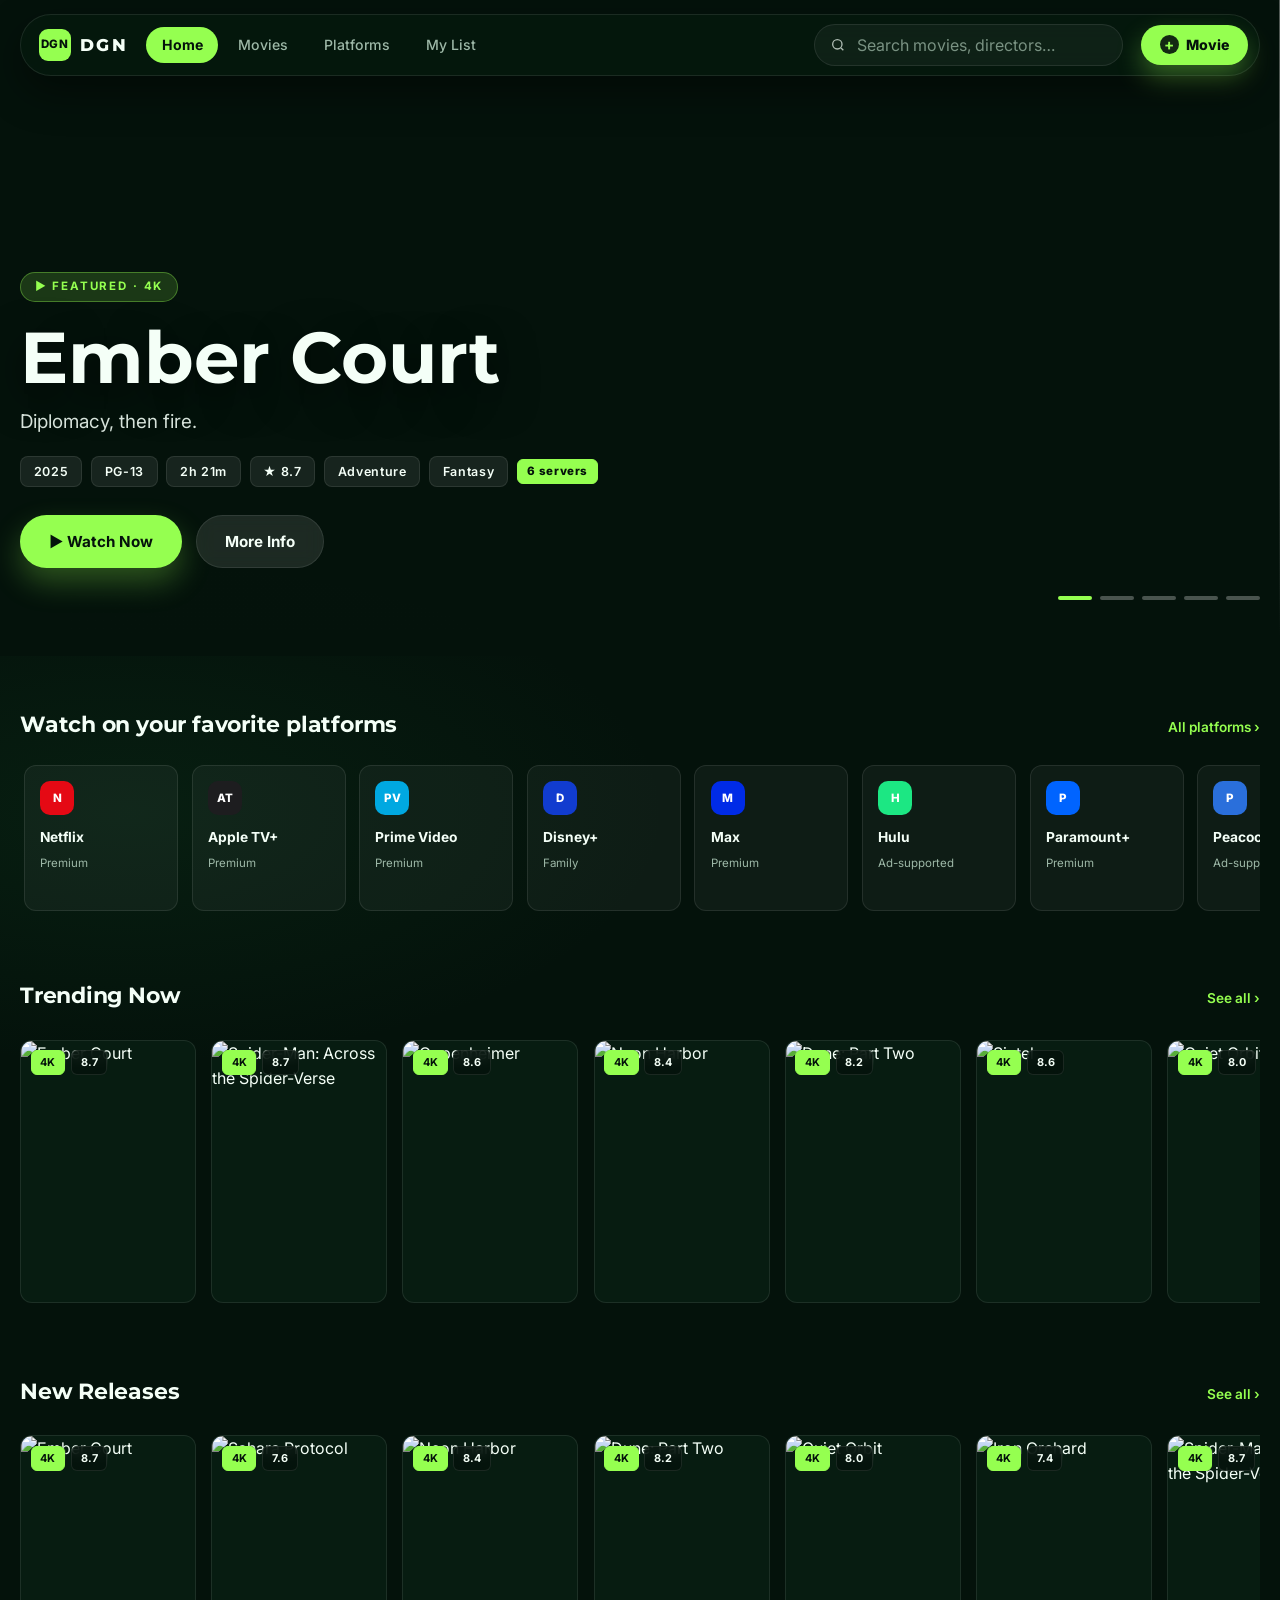
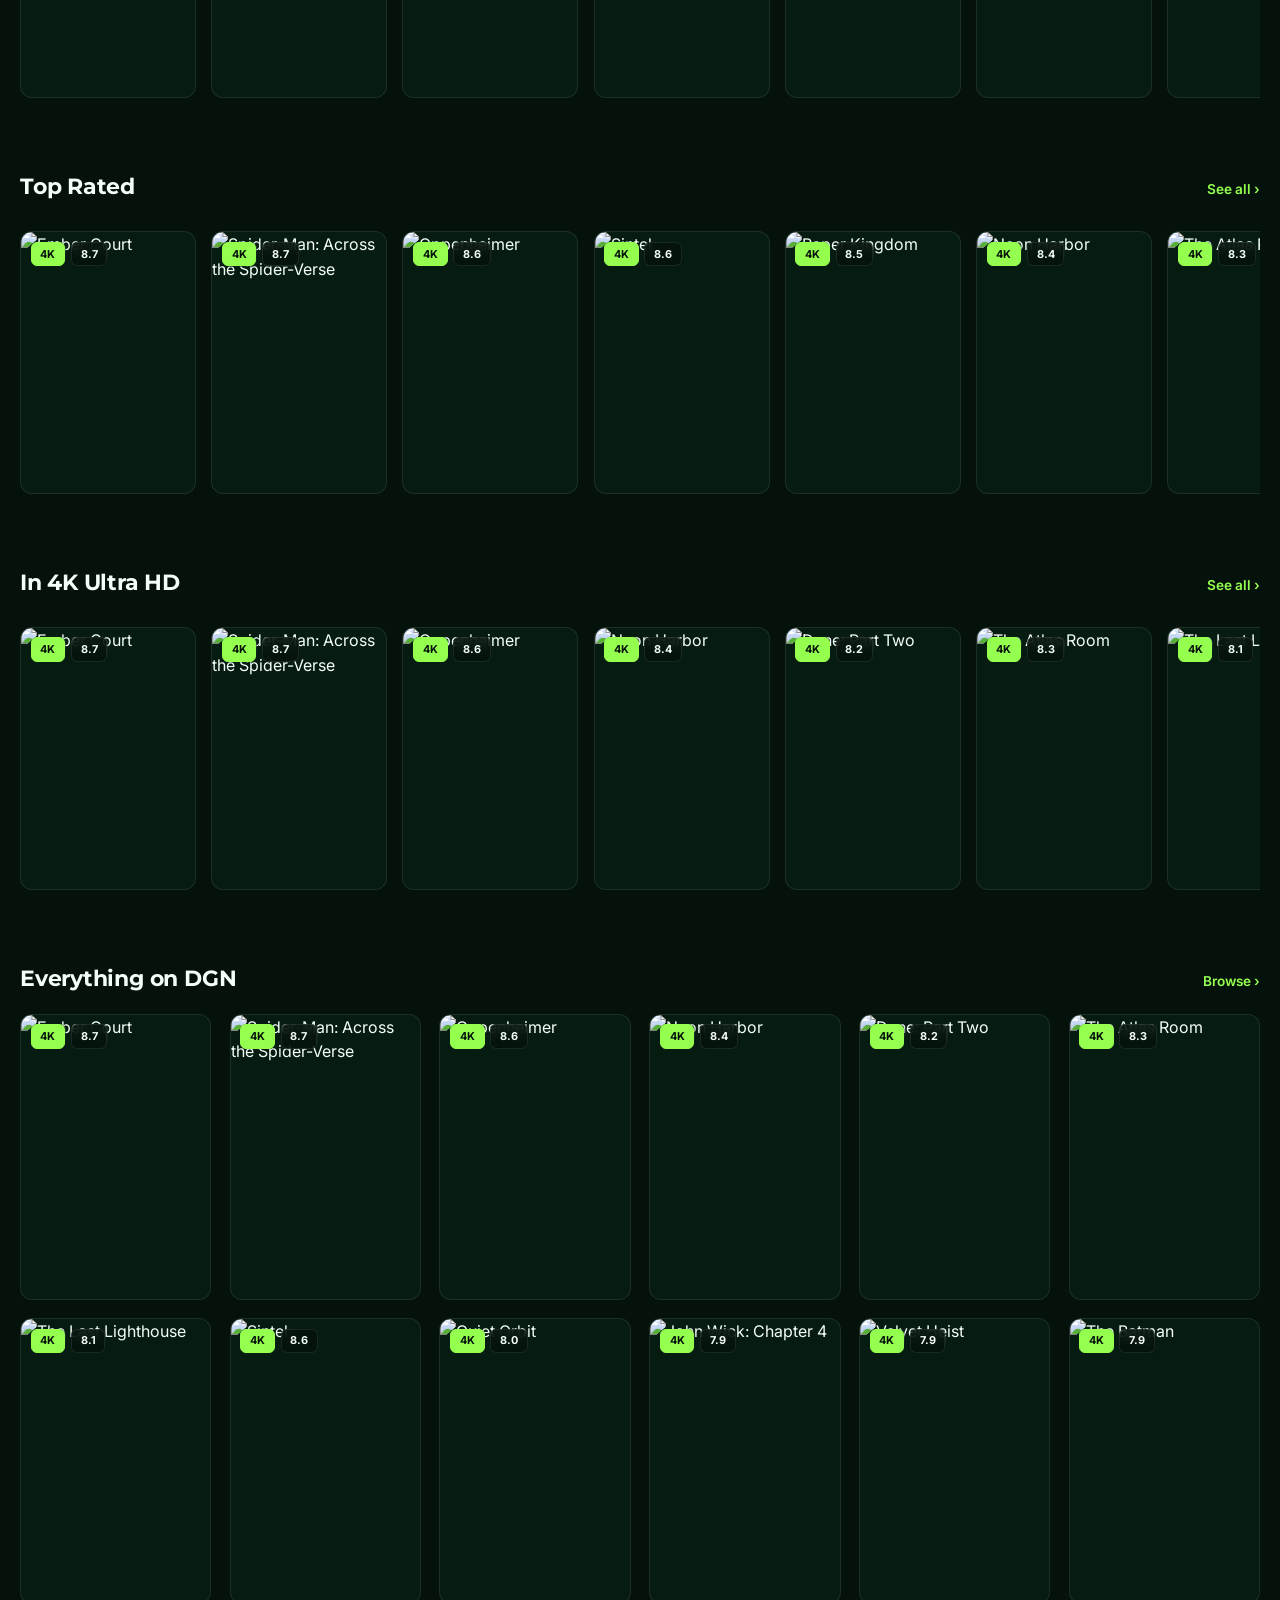
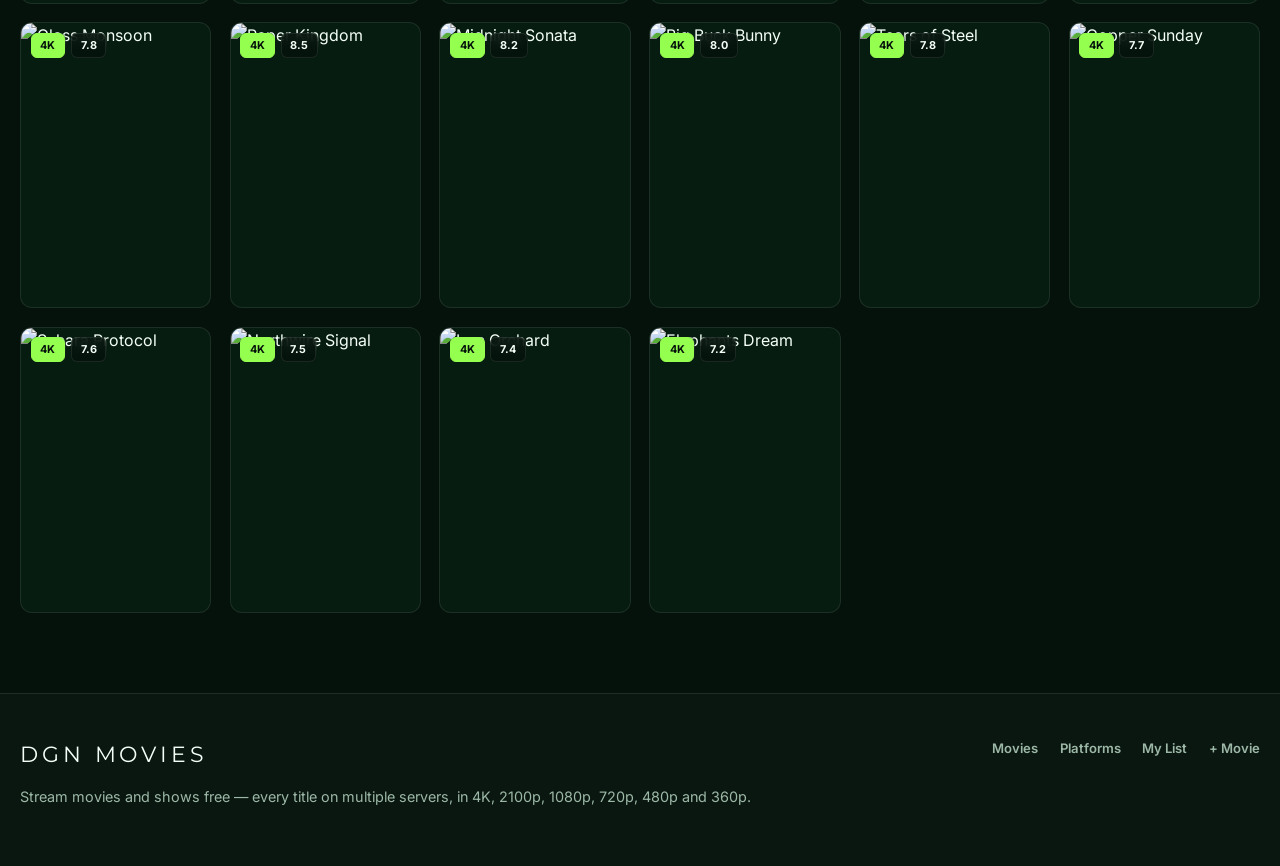
==== commit 45619efe: "Add files via upload" ====
--- a/index.html
+++ b/index.html
@@ -3,56 +3,62 @@
   <head>
     <meta charset="utf-8" />
     <meta name="viewport" content="width=device-width, initial-scale=1" />
-    <title>DGN Movies — every film, every quality</title>
+    <title>DGN Movies — Stream Movies & Shows Free</title>
     <meta
       name="description"
-      content="DGN Movies: a catalog of films you can watch in 4K, 2100p, 1080p, 720p, 480p and 360p across multiple streaming servers."
+      content="Stream movies free on DGN. Watch in 4K, 2100p, 1080p, 720p, 480p and 360p across multiple servers."
     />
+    <meta name="theme-color" content="#95FF50" />
     <link rel="preconnect" href="https://fonts.googleapis.com" />
     <link rel="preconnect" href="https://fonts.gstatic.com" crossorigin />
     <link
-      href="https://fonts.googleapis.com/css2?family=Fraunces:opsz,wght@9..144,400;9..144,600&family=Outfit:wght@300;400;500;600&display=swap"
+      href="https://fonts.googleapis.com/css2?family=Inter:wght@300;400;500;600;700;800&family=Montserrat:wght@500;600;700;800&display=swap"
       rel="stylesheet"
     />
     <link rel="stylesheet" href="styles.css" />
   </head>
   <body>
-    <header class="site-header">
-      <div class="wrap header-inner">
+    <div class="nav-shell">
+      <nav class="nav">
         <a class="brand" href="#/">
-          <span class="brand-badge">DGN</span>
-          <span class="brand-text">
-            <strong>DGN</strong>
-            <small>Movies</small>
-          </span>
+          <span class="brand-mark">DGN</span>
+          <span class="brand-name">DGN</span>
         </a>
-        <nav class="nav">
-          <a href="#/">Home</a>
-          <a href="#/catalog">Catalog</a>
-          <a href="#/services">Services</a>
-          <a href="#/watchlist">Watchlist</a>
-          <a href="import.html">+ Movie</a>
-        </nav>
-        <input id="search" class="search" type="search" placeholder="Search titles, directors…" />
-      </div>
-    </header>
+        <div class="nav-links" id="navlinks">
+          <a href="#/" data-route="/">Home</a>
+          <a href="#/catalog" data-route="/catalog">Movies</a>
+          <a href="#/services" data-route="/services">Platforms</a>
+          <a href="#/watchlist" data-route="/watchlist">My List</a>
+        </div>
+        <label class="search">
+          <svg width="16" height="16" viewBox="0 0 24 24" fill="none" stroke="currentColor" stroke-width="2">
+            <circle cx="11" cy="11" r="7"></circle>
+            <path d="M20 20l-3.5-3.5"></path>
+          </svg>
+          <input id="search" type="search" placeholder="Search movies, directors…" />
+        </label>
+        <a class="nav-cta" href="import.html" data-route="/import">
+          <span class="plus">+</span> Movie
+        </a>
+      </nav>
+    </div>
 
     <main id="app" class="wrap"></main>
 
     <footer class="site-footer">
       <div class="wrap footer-inner">
         <div>
-          <p class="footer-brand">DGN</p>
+          <p class="footer-brand">DGN MOVIES</p>
           <p class="muted">
-            A catalog of films with multiple streaming servers and every quality tier — 4K, 2100p,
-            1080p, 720p, 480p and 360p.
+            Stream movies and shows free — every title on multiple servers, in 4K, 2100p, 1080p,
+            720p, 480p and 360p.
           </p>
         </div>
         <div class="footer-links">
-          <a href="#/catalog">Catalog</a>
-          <a href="#/services">Services</a>
-          <a href="#/watchlist">Watchlist</a>
-          <a href="import.html">Import a movie</a>
+          <a href="#/catalog">Movies</a>
+          <a href="#/services">Platforms</a>
+          <a href="#/watchlist">My List</a>
+          <a href="import.html">+ Movie</a>
         </div>
       </div>
     </footer>
--- a/styles.css
+++ b/styles.css
@@ -1,25 +1,33 @@
 :root {
-  --violet: #7209e8;
-  --violet-bright: #9b30ff;
-  --violet-deep: #1b0044;
-  --violet-soft: #b56bff;
-  --lilac: #f4eaff;
-  --border: #d3b8ff;
-  --mute: #6a3fb5;
-  --fade: #9268d6;
-  --hero: #210052;
-  --glow: rgba(114, 9, 232, 0.35);
+  --bg: #04120b;
+  --bg-2: #071c11;
+  --panel: rgba(255, 255, 255, 0.045);
+  --panel-2: rgba(255, 255, 255, 0.08);
+  --line: rgba(255, 255, 255, 0.09);
+  --text: #f4fff7;
+  --muted: #9db8a7;
+  --accent: #95ff50;
+  --accent-2: #6ee02f;
+  --shadow: 0 18px 40px rgba(0, 0, 0, 0.55);
+  --radius: 12px;
 }
 
 * {
   box-sizing: border-box;
 }
 
+html {
+  scroll-behavior: smooth;
+}
+
 body {
   margin: 0;
-  background: #ffffff;
-  color: var(--violet-deep);
-  font-family: "Outfit", system-ui, sans-serif;
+  background:
+    radial-gradient(1100px 480px at 80% -10%, rgba(149, 255, 80, 0.1), transparent 60%),
+    radial-gradient(900px 420px at 10% 20%, rgba(30, 120, 60, 0.12), transparent 60%),
+    var(--bg);
+  color: var(--text);
+  font-family: "Inter", system-ui, sans-serif;
   line-height: 1.55;
   -webkit-font-smoothing: antialiased;
 }
@@ -29,111 +37,187 @@
   text-decoration: none;
 }
 
+img {
+  display: block;
+}
+
 .wrap {
-  width: min(1240px, 100% - 2.5rem);
+  width: min(1320px, 100% - 2.5rem);
   margin-inline: auto;
 }
 
 .muted {
-  color: var(--mute);
-}
-
-/* header */
-.site-header {
+  color: var(--muted);
+}
+
+h1,
+h2,
+h3 {
+  font-family: "Montserrat", "Inter", sans-serif;
+  margin: 0;
+}
+
+/* ---------- floating glass nav ---------- */
+.nav-shell {
   position: sticky;
-  top: 0;
-  z-index: 20;
-  background: rgba(255, 255, 255, 0.94);
-  backdrop-filter: blur(14px);
-  border-bottom: 2px solid var(--violet);
-}
-
-.header-inner {
+  top: 14px;
+  z-index: 60;
+  padding: 0 1.25rem;
+}
+
+.nav {
+  width: min(1320px, 100%);
+  margin: 0 auto;
   display: flex;
   align-items: center;
-  gap: 1.5rem;
-  padding: 0.75rem 0;
-  flex-wrap: wrap;
+  gap: 1.15rem;
+  padding: 0.55rem 0.7rem 0.55rem 1.1rem;
+  border-radius: 999px;
+  border: 1px solid var(--line);
+  background: rgba(6, 26, 15, 0.72);
+  backdrop-filter: blur(20px) saturate(1.3);
+  box-shadow: 0 16px 40px rgba(0, 0, 0, 0.45);
 }
 
 .brand {
   display: flex;
   align-items: center;
-  gap: 0.75rem;
-}
-
-.brand-badge {
-  background: linear-gradient(135deg, var(--violet), var(--violet-bright));
-  color: #fff;
-  padding: 0.6rem 0.75rem;
-  border-radius: 10px;
-  letter-spacing: 0.28em;
-  font-family: "Fraunces", Georgia, serif;
-  font-size: 0.85rem;
-  font-weight: 600;
-  box-shadow: 0 8px 20px var(--glow);
-}
-
-.brand-text strong {
-  display: block;
-  font-family: "Fraunces", Georgia, serif;
-  letter-spacing: 0.22em;
-  line-height: 1;
-  font-size: 1.15rem;
-}
-
-.brand-text small {
-  display: block;
-  margin-top: 0.25rem;
-  color: var(--violet);
-  text-transform: uppercase;
-  letter-spacing: 0.22em;
-  font-size: 0.625rem;
-  font-weight: 600;
-}
-
-.nav {
-  display: flex;
-  gap: 1.25rem;
-  color: var(--violet-deep);
-  font-size: 0.92rem;
+  gap: 0.6rem;
+  font-weight: 800;
+  letter-spacing: 0.14em;
+}
+
+.brand-mark {
+  width: 32px;
+  height: 32px;
+  border-radius: 9px;
+  display: grid;
+  place-items: center;
+  background: var(--accent);
+  color: #04120b;
+  font-size: 0.72rem;
+  font-weight: 800;
+  letter-spacing: 0.06em;
+}
+
+.brand-name {
+  font-family: "Montserrat", sans-serif;
+  font-size: 1.05rem;
+}
+
+.nav-links {
+  display: flex;
+  gap: 0.35rem;
+}
+
+.nav-links a {
+  padding: 0.45rem 0.95rem;
+  border-radius: 999px;
+  font-size: 0.88rem;
   font-weight: 500;
-}
-
-.nav a:hover {
-  color: var(--violet);
+  color: var(--muted);
+  transition: all 0.18s ease;
+}
+
+.nav-links a:hover {
+  color: var(--text);
+  background: var(--panel-2);
+}
+
+.nav-links a.on {
+  color: #04120b;
+  background: var(--accent);
+  font-weight: 700;
 }
 
 .search {
   margin-left: auto;
-  min-width: 240px;
-  padding: 0.6rem 1.1rem;
-  border: 2px solid var(--border);
-  border-radius: 999px;
-  color: var(--violet-deep);
-  background: var(--lilac);
+  display: flex;
+  align-items: center;
+  gap: 0.55rem;
+  background: var(--panel);
+  border: 1px solid var(--line);
+  border-radius: 999px;
+  padding: 0.42rem 0.95rem;
+  min-width: 230px;
+}
+
+.search input {
+  background: none;
+  border: 0;
+  outline: none;
+  color: var(--text);
   font: inherit;
-  outline: none;
-}
-
-.search:focus {
-  border-color: var(--violet);
-  background: #fff;
-  box-shadow: 0 0 0 4px rgba(114, 9, 232, 0.18);
-}
-
-/* hero */
+  width: 100%;
+}
+
+.search input::placeholder {
+  color: rgba(157, 184, 167, 0.75);
+}
+
+.search svg {
+  flex: none;
+  opacity: 0.7;
+}
+
+.nav-cta {
+  display: inline-flex;
+  align-items: center;
+  gap: 0.45rem;
+  flex: none;
+  padding: 0.55rem 1.15rem;
+  border-radius: 999px;
+  background: var(--accent);
+  color: #04120b;
+  font-weight: 800;
+  font-size: 0.88rem;
+  letter-spacing: 0.01em;
+  box-shadow: 0 12px 26px rgba(149, 255, 80, 0.32);
+  transition: all 0.18s ease;
+}
+
+.nav-cta:hover {
+  background: var(--accent-2);
+  transform: translateY(-2px);
+}
+
+.nav-cta .plus {
+  display: grid;
+  place-items: center;
+  width: 19px;
+  height: 19px;
+  border-radius: 999px;
+  background: rgba(4, 18, 11, 0.9);
+  color: var(--accent);
+  font-size: 0.95rem;
+  line-height: 1;
+  font-weight: 700;
+}
+
+/* ---------- hero carousel ---------- */
 .hero {
   position: relative;
+  margin: -72px calc(50% - 50vw) 0;
+  min-height: 74vh;
+  display: flex;
+  align-items: flex-end;
   overflow: hidden;
-  border-radius: 0 0 32px 32px;
-  background: var(--hero);
-  color: #fff;
-  min-height: 64vh;
+  transition: opacity 0.5s ease;
+}
+
+.hero-slide {
+  position: absolute;
+  inset: 0;
   display: flex;
   align-items: flex-end;
-  margin-inline: calc(50% - 50vw);
-  padding: 4rem max(1.25rem, calc(50vw - 620px)) 3.5rem;
+  opacity: 0;
+  visibility: hidden;
+  transition: opacity 0.6s ease;
+}
+
+.hero-slide.on {
+  opacity: 1;
+  visibility: visible;
 }
 
 .hero-bg {
@@ -142,393 +226,459 @@
   width: 100%;
   height: 100%;
   object-fit: cover;
-  opacity: 0.55;
-  filter: saturate(1.35) contrast(1.08);
+  opacity: 0.62;
+  filter: saturate(1.15);
 }
 
 .hero-scrim {
   position: absolute;
   inset: 0;
-  background: linear-gradient(
-      100deg,
-      #2b0074 0%,
-      rgba(43, 0, 116, 0.82) 42%,
-      rgba(76, 0, 168, 0.35) 72%,
-      rgba(120, 20, 220, 0.15) 100%
-    ),
-    linear-gradient(0deg, #1b0044 2%, rgba(27, 0, 68, 0.1) 60%);
+  background:
+    linear-gradient(90deg, var(--bg) 4%, rgba(4, 18, 11, 0.82) 38%, rgba(4, 18, 11, 0.25) 72%),
+    linear-gradient(0deg, var(--bg) 3%, rgba(4, 18, 11, 0.1) 55%);
 }
 
 .hero-body {
   position: relative;
-  max-width: 660px;
-}
-
-.eyebrow {
+  width: min(1320px, 100% - 2.5rem);
+  margin: 0 auto;
+  padding: 8rem 0 5.5rem;
+  max-width: min(1320px, 100% - 2.5rem);
+}
+
+.hero-body > div {
+  max-width: 620px;
+}
+
+.tag-pill {
+  display: inline-flex;
+  align-items: center;
+  gap: 0.5rem;
+  padding: 0.32rem 0.85rem;
+  border-radius: 999px;
+  background: rgba(149, 255, 80, 0.16);
+  border: 1px solid rgba(149, 255, 80, 0.35);
+  color: var(--accent);
+  font-size: 0.72rem;
+  font-weight: 700;
+  letter-spacing: 0.16em;
   text-transform: uppercase;
-  letter-spacing: 0.22em;
-  font-size: 0.72rem;
-  font-weight: 600;
-  color: var(--violet-soft);
-  margin: 0 0 0.75rem;
 }
 
 .hero h1 {
-  font-family: "Fraunces", Georgia, serif;
-  font-size: clamp(2.75rem, 6.5vw, 4.75rem);
-  line-height: 0.96;
-  margin: 0;
-  text-shadow: 0 6px 30px rgba(20, 0, 60, 0.55);
+  font-size: clamp(2.6rem, 6vw, 4.5rem);
+  line-height: 1;
+  margin: 1.15rem 0 0.9rem;
+  text-shadow: 0 12px 40px rgba(0, 0, 0, 0.6);
 }
 
 .hero .tagline {
-  color: #ffffff;
-  font-size: 1.25rem;
-  margin: 1rem 0;
-  opacity: 0.92;
-}
-
-.meta {
+  color: rgba(244, 255, 247, 0.88);
+  font-size: 1.18rem;
+  margin: 0 0 1.25rem;
+}
+
+.meta-row {
   display: flex;
   flex-wrap: wrap;
-  gap: 0.6rem;
+  align-items: center;
+  gap: 0.55rem;
+  margin-bottom: 1.75rem;
+}
+
+.meta-chip {
+  padding: 0.3rem 0.8rem;
+  border-radius: 8px;
+  background: var(--panel-2);
+  border: 1px solid var(--line);
   font-size: 0.78rem;
   font-weight: 600;
-}
-
-.meta span {
-  background: rgba(255, 255, 255, 0.14);
-  border: 1px solid rgba(255, 255, 255, 0.35);
-  color: #fff;
-  padding: 0.28rem 0.75rem;
-  border-radius: 999px;
-  letter-spacing: 0.12em;
-  text-transform: uppercase;
+  letter-spacing: 0.05em;
+  color: var(--text);
+}
+
+.meta-chip.q {
+  background: var(--accent);
+  color: #04120b;
+  border-color: var(--accent);
 }
 
 .btn {
-  display: inline-block;
+  display: inline-flex;
+  align-items: center;
+  gap: 0.55rem;
   border-radius: 999px;
   padding: 0.85rem 1.75rem;
   font-size: 0.95rem;
-  font-weight: 600;
+  font-weight: 700;
   cursor: pointer;
-  border: 2px solid transparent;
+  border: 1px solid transparent;
   transition: all 0.18s ease;
-}
-
-.btn-primary {
-  background: linear-gradient(135deg, var(--violet), var(--violet-bright));
-  color: #fff;
-  box-shadow: 0 12px 28px var(--glow);
-}
-
-.btn-primary:hover {
+  font-family: inherit;
+}
+
+.btn-accent {
+  background: var(--accent);
+  color: #04120b;
+  box-shadow: 0 14px 30px rgba(149, 255, 80, 0.28);
+}
+
+.btn-accent:hover {
+  background: var(--accent-2);
   transform: translateY(-2px);
 }
 
-.btn-light {
-  background: #fff;
-  color: var(--violet);
-}
-
-.btn-light:hover {
-  background: var(--lilac);
-  transform: translateY(-2px);
-}
-
-.btn-ghost {
-  border-color: rgba(255, 255, 255, 0.6);
-  color: #fff;
-  background: rgba(255, 255, 255, 0.08);
-}
-
-.btn-ghost:hover {
-  background: rgba(255, 255, 255, 0.2);
-}
-
-.hero-actions {
+.btn-glass {
+  background: rgba(255, 255, 255, 0.1);
+  border-color: var(--line);
+  color: var(--text);
+  backdrop-filter: blur(10px);
+}
+
+.btn-glass:hover {
+  background: rgba(255, 255, 255, 0.18);
+}
+
+.btn-row {
   display: flex;
   gap: 0.85rem;
-  margin-top: 1.85rem;
   flex-wrap: wrap;
 }
 
-/* sections */
+.dots {
+  position: absolute;
+  right: max(1.25rem, calc(50vw - 660px));
+  bottom: 3.5rem;
+  display: flex;
+  gap: 0.5rem;
+  z-index: 5;
+}
+
+.dots button {
+  width: 34px;
+  height: 4px;
+  border-radius: 999px;
+  border: 0;
+  background: rgba(255, 255, 255, 0.28);
+  cursor: pointer;
+  padding: 0;
+}
+
+.dots button.on {
+  background: var(--accent);
+}
+
+/* ---------- sections & rows ---------- */
 .section {
-  margin-top: 4rem;
+  margin-top: 3.25rem;
 }
 
 .section-head {
   display: flex;
-  align-items: flex-end;
+  align-items: baseline;
   justify-content: space-between;
   gap: 1rem;
-  margin-bottom: 1.5rem;
-}
-
-h2 {
-  font-family: "Fraunces", Georgia, serif;
-  font-size: 2.15rem;
-  margin: 0.25rem 0 0;
-  color: var(--violet-deep);
-}
-
-/* poster grid + rail */
-.rail {
-  display: flex;
+  margin-bottom: 1.15rem;
+}
+
+.section-head h2 {
+  font-size: 1.35rem;
+  letter-spacing: -0.01em;
+}
+
+.section-head .more {
+  color: var(--accent);
+  font-size: 0.85rem;
+  font-weight: 600;
+}
+
+.row {
+  display: flex;
+  gap: 0.95rem;
+  overflow-x: auto;
+  padding: 0.55rem 0.25rem 1.25rem;
+  scroll-snap-type: x proximity;
+  scrollbar-width: none;
+}
+
+.row::-webkit-scrollbar {
+  display: none;
+}
+
+.grid {
+  display: grid;
+  grid-template-columns: repeat(auto-fill, minmax(168px, 1fr));
   gap: 1.15rem;
-  overflow-x: auto;
-  padding-bottom: 0.5rem;
-}
-
-.grid {
-  display: grid;
-  grid-template-columns: repeat(auto-fill, minmax(170px, 1fr));
-  gap: 1.15rem;
-}
-
+}
+
+/* ---------- poster card ---------- */
 .card {
   position: relative;
   display: block;
-  border-radius: 16px;
+  width: 176px;
+  flex: none;
+  scroll-snap-align: start;
+  border-radius: var(--radius);
   overflow: hidden;
-  background: var(--hero);
-  box-shadow: 0 18px 36px rgba(60, 0, 150, 0.28);
-  transition: transform 0.25s ease, box-shadow 0.25s ease;
+  background: var(--bg-2);
+  border: 1px solid var(--line);
+  transition: transform 0.28s ease, box-shadow 0.28s ease, border-color 0.28s ease;
+}
+
+.grid .card {
+  width: 100%;
 }
 
 .card:hover {
-  transform: translateY(-6px);
-  box-shadow: 0 26px 50px var(--glow);
-}
-
-.rail .card {
-  min-width: 215px;
+  transform: translateY(-6px) scale(1.03);
+  border-color: rgba(149, 255, 80, 0.55);
+  box-shadow: 0 22px 44px rgba(0, 0, 0, 0.6);
+  z-index: 2;
 }
 
 .card img {
   width: 100%;
   aspect-ratio: 2 / 3;
   object-fit: cover;
-  display: block;
-  filter: saturate(1.15) contrast(1.05);
-}
-
-.card-overlay {
+}
+
+.card-hover {
   position: absolute;
   inset: 0;
-  background: linear-gradient(to top, rgba(27, 0, 68, 0.96) 12%, rgba(27, 0, 68, 0.12) 55%);
-}
-
-.card-body {
-  position: absolute;
-  inset: auto 0 0 0;
-  padding: 1rem;
-  color: #fff;
-}
-
-.card-body h3 {
-  font-family: "Fraunces", Georgia, serif;
-  font-size: 1.12rem;
-  margin: 0;
-  line-height: 1.18;
-  text-shadow: 0 2px 12px rgba(20, 0, 60, 0.7);
-}
-
-.card-body p {
-  margin: 0.4rem 0 0;
-  font-size: 0.7rem;
-  font-weight: 600;
-  letter-spacing: 0.14em;
-  text-transform: uppercase;
-  color: var(--violet-soft);
+  display: flex;
+  flex-direction: column;
+  justify-content: flex-end;
+  padding: 0.85rem;
+  gap: 0.45rem;
+  background: linear-gradient(to top, rgba(4, 18, 11, 0.96) 22%, rgba(4, 18, 11, 0.15) 70%);
+  opacity: 0;
+  transition: opacity 0.28s ease;
+}
+
+.card:hover .card-hover {
+  opacity: 1;
+}
+
+.play {
+  width: 42px;
+  height: 42px;
+  border-radius: 999px;
+  background: var(--accent);
+  color: #04120b;
+  display: grid;
+  place-items: center;
+  font-size: 0.95rem;
+  margin-bottom: auto;
+  margin-top: 0.2rem;
+  box-shadow: 0 12px 26px rgba(149, 255, 80, 0.35);
+}
+
+.card-hover strong {
+  font-family: "Montserrat", sans-serif;
+  font-size: 0.92rem;
+  line-height: 1.25;
+}
+
+.card-hover span {
+  color: var(--muted);
+  font-size: 0.75rem;
 }
 
 .badges {
   position: absolute;
-  top: 0.85rem;
-  left: 0.85rem;
-  display: flex;
-  gap: 0.4rem;
+  top: 0.6rem;
+  left: 0.6rem;
+  display: flex;
+  gap: 0.35rem;
 }
 
 .badge {
-  background: #fff;
-  color: var(--violet);
+  padding: 0.18rem 0.55rem;
+  border-radius: 6px;
+  font-size: 0.68rem;
+  font-weight: 700;
+  background: rgba(4, 18, 11, 0.82);
+  border: 1px solid var(--line);
+  color: var(--text);
+  backdrop-filter: blur(6px);
+}
+
+.badge.lime {
+  background: var(--accent);
+  color: #04120b;
+  border-color: var(--accent);
+}
+
+/* ---------- provider tiles ---------- */
+.providers {
+  display: flex;
+  gap: 0.85rem;
+  overflow-x: auto;
+  padding: 0.35rem 0.25rem 1rem;
+  scrollbar-width: none;
+}
+
+.providers::-webkit-scrollbar {
+  display: none;
+}
+
+.provider {
+  flex: none;
+  width: 154px;
+  padding: 0.95rem;
+  border-radius: var(--radius);
+  border: 1px solid var(--line);
+  background: var(--panel);
+  transition: all 0.2s ease;
+}
+
+.provider:hover {
+  border-color: rgba(149, 255, 80, 0.5);
+  background: var(--panel-2);
+  transform: translateY(-4px);
+}
+
+.provider .dot {
+  width: 34px;
+  height: 34px;
+  border-radius: 10px;
+  display: grid;
+  place-items: center;
   font-size: 0.72rem;
-  font-weight: 700;
-  padding: 0.2rem 0.65rem;
-  border-radius: 999px;
-  box-shadow: 0 6px 14px rgba(20, 0, 60, 0.35);
-}
-
-.badge.dark {
-  background: var(--violet);
+  font-weight: 800;
   color: #fff;
-  font-weight: 600;
-}
-
-/* chips */
+}
+
+.provider strong {
+  display: block;
+  margin-top: 0.75rem;
+  font-size: 0.86rem;
+}
+
+.provider span {
+  color: var(--muted);
+  font-size: 0.72rem;
+}
+
+/* ---------- filters ---------- */
+.filter-bar {
+  display: flex;
+  flex-wrap: wrap;
+  gap: 0.75rem;
+  padding: 1rem;
+  border-radius: 16px;
+  border: 1px solid var(--line);
+  background: var(--panel);
+  margin: 1.25rem 0 1.75rem;
+}
+
+select {
+  font: inherit;
+  color: var(--text);
+  background: var(--bg-2);
+  border: 1px solid var(--line);
+  border-radius: 999px;
+  padding: 0.55rem 1.15rem;
+  outline: none;
+  cursor: pointer;
+}
+
+select:focus {
+  border-color: var(--accent);
+}
+
 .chips {
   display: flex;
   flex-wrap: wrap;
   gap: 0.55rem;
-  margin: 0.75rem 0 1.5rem;
-  align-items: center;
 }
 
 .chip {
-  border: 2px solid var(--border);
-  background: var(--lilac);
-  color: var(--violet-deep);
-  border-radius: 999px;
-  padding: 0.42rem 1rem;
+  border: 1px solid var(--line);
+  background: var(--panel);
+  color: var(--muted);
+  border-radius: 999px;
+  padding: 0.45rem 1.05rem;
   font-size: 0.82rem;
   font-weight: 600;
   cursor: pointer;
-  transition: all 0.18s ease;
+  transition: all 0.16s ease;
+  font-family: inherit;
 }
 
 .chip:hover {
-  border-color: var(--violet);
-  color: var(--violet);
+  border-color: rgba(149, 255, 80, 0.5);
+  color: var(--text);
 }
 
 .chip.on {
-  background: linear-gradient(135deg, var(--violet), var(--violet-bright));
-  border-color: var(--violet);
-  color: #fff;
-  box-shadow: 0 10px 22px var(--glow);
-}
-
-/* services */
-.services {
-  display: grid;
-  grid-template-columns: repeat(auto-fill, minmax(205px, 1fr));
-  gap: 1rem;
-}
-
-.service {
-  border: 2px solid var(--border);
-  border-radius: 18px;
-  padding: 1.15rem;
-  background: #fff;
-  transition: all 0.2s ease;
-}
-
-.service:hover {
-  border-color: var(--violet);
-  transform: translateY(-5px);
-  box-shadow: 0 20px 40px var(--glow);
-}
-
-.service-dot {
-  width: 42px;
-  height: 42px;
-  border-radius: 14px;
-  display: grid;
-  place-items: center;
-  color: #fff;
-  font-size: 0.78rem;
-  font-weight: 700;
-  box-shadow: 0 8px 18px rgba(20, 0, 60, 0.28);
-}
-
-.service h3 {
-  font-family: "Fraunces", Georgia, serif;
-  margin: 0.95rem 0 0.15rem;
-  font-size: 1.2rem;
-  color: var(--violet-deep);
-}
-
-.service .cat {
-  color: var(--violet);
-  text-transform: uppercase;
-  letter-spacing: 0.16em;
-  font-size: 0.66rem;
-  font-weight: 700;
-}
-
-.service p {
-  color: var(--mute);
-  font-size: 0.85rem;
-  margin: 0.55rem 0 0.8rem;
-}
-
-.service .open {
-  color: var(--violet);
-  font-size: 0.82rem;
-  font-weight: 600;
-}
-
-/* detail */
+  background: var(--accent);
+  border-color: var(--accent);
+  color: #04120b;
+}
+
+/* ---------- detail page ---------- */
 .detail-hero {
   position: relative;
+  margin: -72px calc(50% - 50vw) 0;
+  padding: 9rem 0 3.25rem;
   overflow: hidden;
-  border-radius: 0 0 32px 32px;
-  background: var(--hero);
-  color: #fff;
-  margin-inline: calc(50% - 50vw);
-  padding: 3.25rem max(1.25rem, calc(50vw - 620px)) 3rem;
 }
 
 .detail-inner {
   position: relative;
-  display: grid;
-  grid-template-columns: 200px 1fr;
-  gap: 2.25rem;
+  width: min(1320px, 100% - 2.5rem);
+  margin: 0 auto;
+  display: grid;
+  grid-template-columns: 210px 1fr;
+  gap: 2.15rem;
   align-items: end;
 }
 
 .detail-inner img.poster {
-  width: 200px;
+  width: 210px;
   border-radius: 14px;
-  border: 3px solid rgba(255, 255, 255, 0.35);
-  box-shadow: 0 24px 48px rgba(0, 0, 0, 0.5);
-  filter: saturate(1.15);
+  border: 1px solid var(--line);
+  box-shadow: var(--shadow);
 }
 
 .detail-inner h1 {
-  font-family: "Fraunces", Georgia, serif;
-  font-size: clamp(2.5rem, 5.5vw, 4rem);
-  margin: 0.35rem 0;
-  line-height: 1;
-  text-shadow: 0 6px 30px rgba(20, 0, 60, 0.55);
+  font-size: clamp(2.35rem, 5vw, 3.75rem);
+  line-height: 1.02;
 }
 
 .detail-inner .tagline {
-  color: #fff;
-  font-size: 1.2rem;
-  opacity: 0.92;
+  color: rgba(244, 255, 247, 0.82);
+  font-size: 1.12rem;
+  margin: 0.75rem 0 1.15rem;
 }
 
 .columns {
   display: grid;
   grid-template-columns: minmax(0, 1fr) 310px;
-  gap: 2.5rem;
-  margin-top: 2.5rem;
+  gap: 1.85rem;
+  margin-top: 2.15rem;
 }
 
 .player {
-  border: 2px solid var(--border);
-  border-radius: 20px;
+  border: 1px solid var(--line);
+  border-radius: 18px;
   overflow: hidden;
-  background: #fff;
-  box-shadow: 0 22px 46px rgba(60, 0, 150, 0.24);
+  background: var(--bg-2);
+  box-shadow: var(--shadow);
 }
 
 .player video {
   width: 100%;
   aspect-ratio: 16 / 9;
-  background: var(--hero);
+  background: #000;
   display: block;
 }
 
 .player-body {
-  background: var(--lilac);
   padding: 1.15rem;
-  border-top: 2px solid var(--border);
+  border-top: 1px solid var(--line);
+  background: var(--panel);
 }
 
 .server-grid {
@@ -538,25 +688,25 @@
 }
 
 .server {
-  border: 2px solid var(--border);
-  background: #fff;
-  border-radius: 14px;
+  border: 1px solid var(--line);
+  background: var(--panel);
+  border-radius: 12px;
   padding: 0.95rem;
   text-align: left;
   cursor: pointer;
   font: inherit;
+  color: var(--text);
   transition: all 0.16s ease;
 }
 
 .server:hover {
-  border-color: var(--violet-soft);
+  border-color: rgba(149, 255, 80, 0.5);
   transform: translateY(-2px);
 }
 
 .server.on {
-  border-color: var(--violet);
-  background: #f0e2ff;
-  box-shadow: 0 10px 22px var(--glow);
+  border-color: var(--accent);
+  background: rgba(149, 255, 80, 0.12);
 }
 
 .server .top {
@@ -570,48 +720,44 @@
   display: flex;
   align-items: center;
   gap: 0.55rem;
-  font-size: 0.95rem;
+  font-size: 0.92rem;
   font-weight: 600;
-  color: var(--violet-deep);
-}
-
-.dot {
-  width: 11px;
-  height: 11px;
-  border-radius: 999px;
-  box-shadow: 0 0 0 3px rgba(114, 9, 232, 0.16);
+}
+
+.dot-sm {
+  width: 10px;
+  height: 10px;
+  border-radius: 999px;
 }
 
 .q {
-  background: var(--violet);
-  color: #fff;
-  border-radius: 999px;
-  padding: 0.18rem 0.65rem;
+  background: var(--accent);
+  color: #04120b;
+  border-radius: 6px;
+  padding: 0.15rem 0.55rem;
   font-size: 0.72rem;
-  font-weight: 700;
+  font-weight: 800;
 }
 
 .server .sub {
-  color: var(--mute);
-  font-size: 0.8rem;
+  color: var(--muted);
+  font-size: 0.78rem;
   margin-top: 0.4rem;
-  font-weight: 500;
 }
 
 .panel {
-  border: 2px solid var(--border);
-  border-radius: 20px;
+  border: 1px solid var(--line);
+  border-radius: 18px;
   padding: 1.35rem;
-  background: var(--lilac);
+  background: var(--panel);
 }
 
 .panel h3 {
-  margin: 0 0 0.85rem;
-  color: var(--violet);
+  color: var(--accent);
   text-transform: uppercase;
-  letter-spacing: 0.2em;
-  font-size: 0.72rem;
-  font-weight: 700;
+  letter-spacing: 0.18em;
+  font-size: 0.7rem;
+  margin-bottom: 0.95rem;
 }
 
 .panel ul {
@@ -621,15 +767,12 @@
   display: grid;
   gap: 0.85rem;
   font-size: 0.92rem;
-  color: var(--violet-deep);
-  font-weight: 500;
 }
 
 .panel li span {
   display: block;
-  color: var(--mute);
+  color: var(--muted);
   font-size: 0.8rem;
-  font-weight: 500;
 }
 
 .cast {
@@ -642,33 +785,37 @@
 }
 
 .cast li {
-  border: 2px solid var(--border);
-  background: var(--lilac);
-  border-radius: 14px;
+  border: 1px solid var(--line);
+  background: var(--panel);
+  border-radius: 12px;
   padding: 0.95rem 1.15rem;
-  color: var(--violet-deep);
 }
 
 .cast li span {
   display: block;
-  color: var(--mute);
-  font-size: 0.84rem;
+  color: var(--muted);
+  font-size: 0.82rem;
 }
 
 .synopsis {
   max-width: 62ch;
-  color: var(--violet-deep);
-  margin-top: 2rem;
-  font-size: 1.06rem;
+  color: rgba(244, 255, 247, 0.86);
+  margin-top: 1.85rem;
+  font-size: 1.05rem;
   line-height: 1.75;
 }
 
-/* footer */
+.empty {
+  color: var(--muted);
+  padding: 3.5rem 0;
+  font-size: 1.05rem;
+}
+
+/* ---------- footer ---------- */
 .site-footer {
-  margin-top: 5.5rem;
-  border-top: 3px solid var(--violet);
-  background: linear-gradient(135deg, var(--violet-deep), #3d0091);
-  color: #e9dcff;
+  margin-top: 5rem;
+  border-top: 1px solid var(--line);
+  background: rgba(255, 255, 255, 0.02);
 }
 
 .footer-inner {
@@ -677,37 +824,30 @@
   gap: 2rem;
   padding: 2.75rem 0;
   flex-wrap: wrap;
-  font-size: 0.92rem;
+  color: var(--muted);
+  font-size: 0.9rem;
 }
 
 .footer-brand {
-  font-family: "Fraunces", Georgia, serif;
-  letter-spacing: 0.22em;
-  color: #fff;
-  font-size: 1.55rem;
+  font-family: "Montserrat", sans-serif;
+  letter-spacing: 0.18em;
+  color: var(--text);
+  font-size: 1.35rem;
   margin: 0 0 0.5rem;
 }
 
 .footer-links {
   display: flex;
   gap: 1.35rem;
-  text-transform: uppercase;
-  letter-spacing: 0.16em;
-  font-size: 0.75rem;
+  font-size: 0.82rem;
   font-weight: 600;
 }
 
 .footer-links a:hover {
-  color: var(--violet-soft);
-}
-
-.empty {
-  color: var(--mute);
-  padding: 3rem 0;
-  font-size: 1.05rem;
-}
-
-@media (max-width: 860px) {
+  color: var(--accent);
+}
+
+@media (max-width: 900px) {
   .columns {
     grid-template-columns: 1fr;
   }
@@ -718,6 +858,11 @@
 
   .detail-inner img.poster {
     display: none;
+  }
+
+  .nav {
+    flex-wrap: wrap;
+    border-radius: 22px;
   }
 
   .search {
@@ -725,4 +870,8 @@
     width: 100%;
     margin-left: 0;
   }
-}
+
+  .hero {
+    min-height: 66vh;
+  }
+}
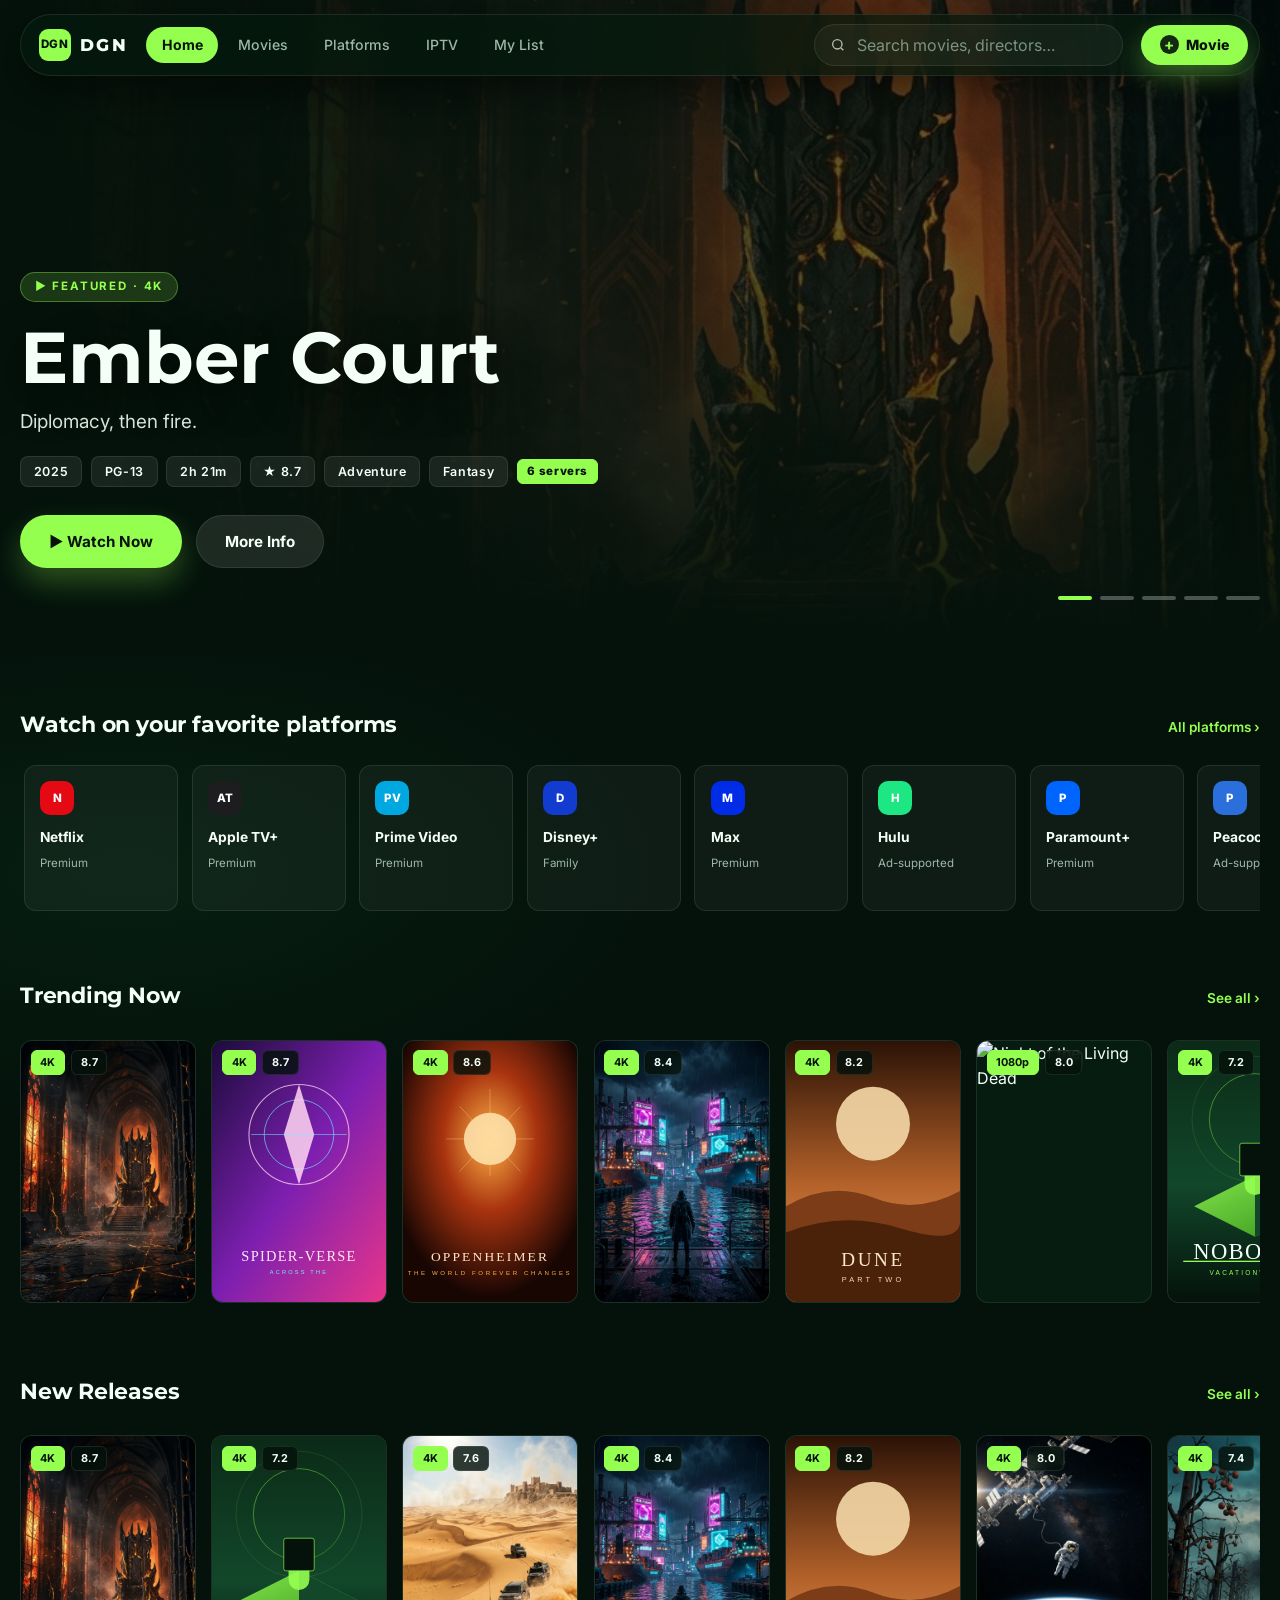
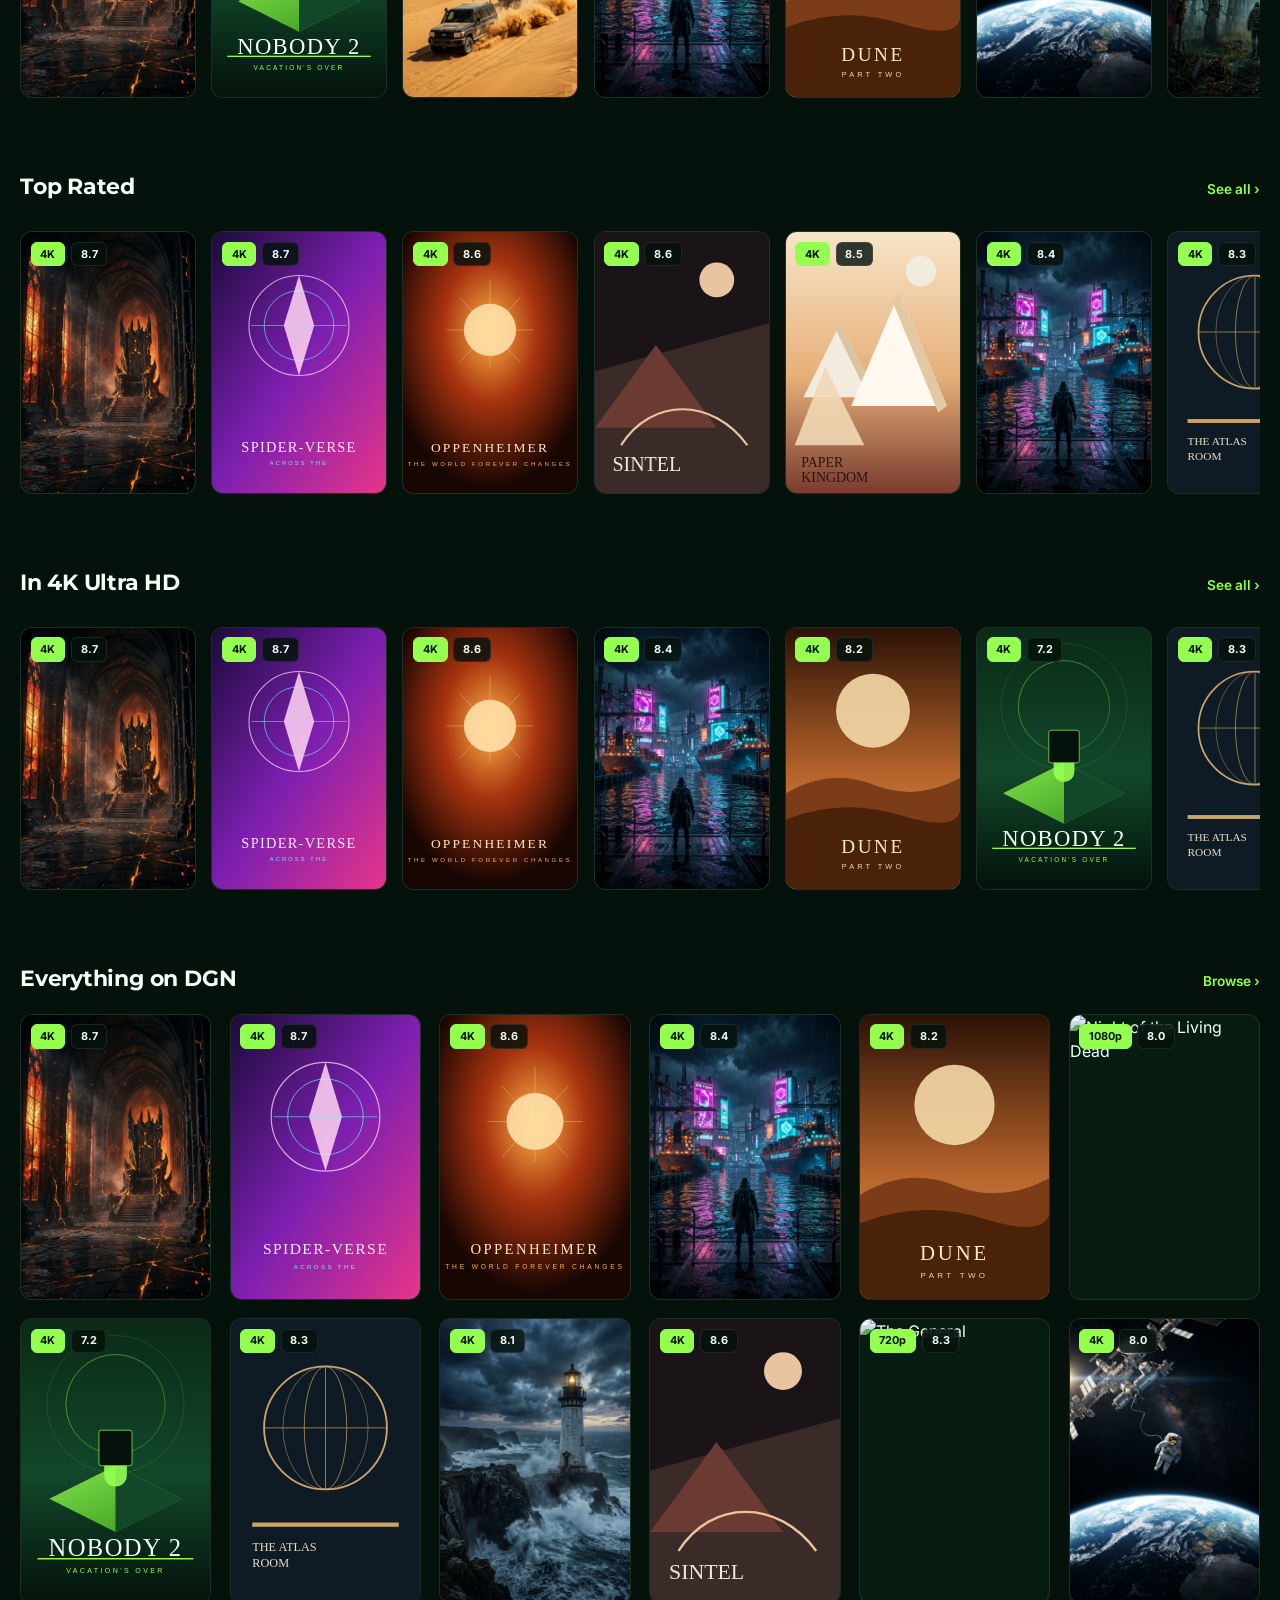
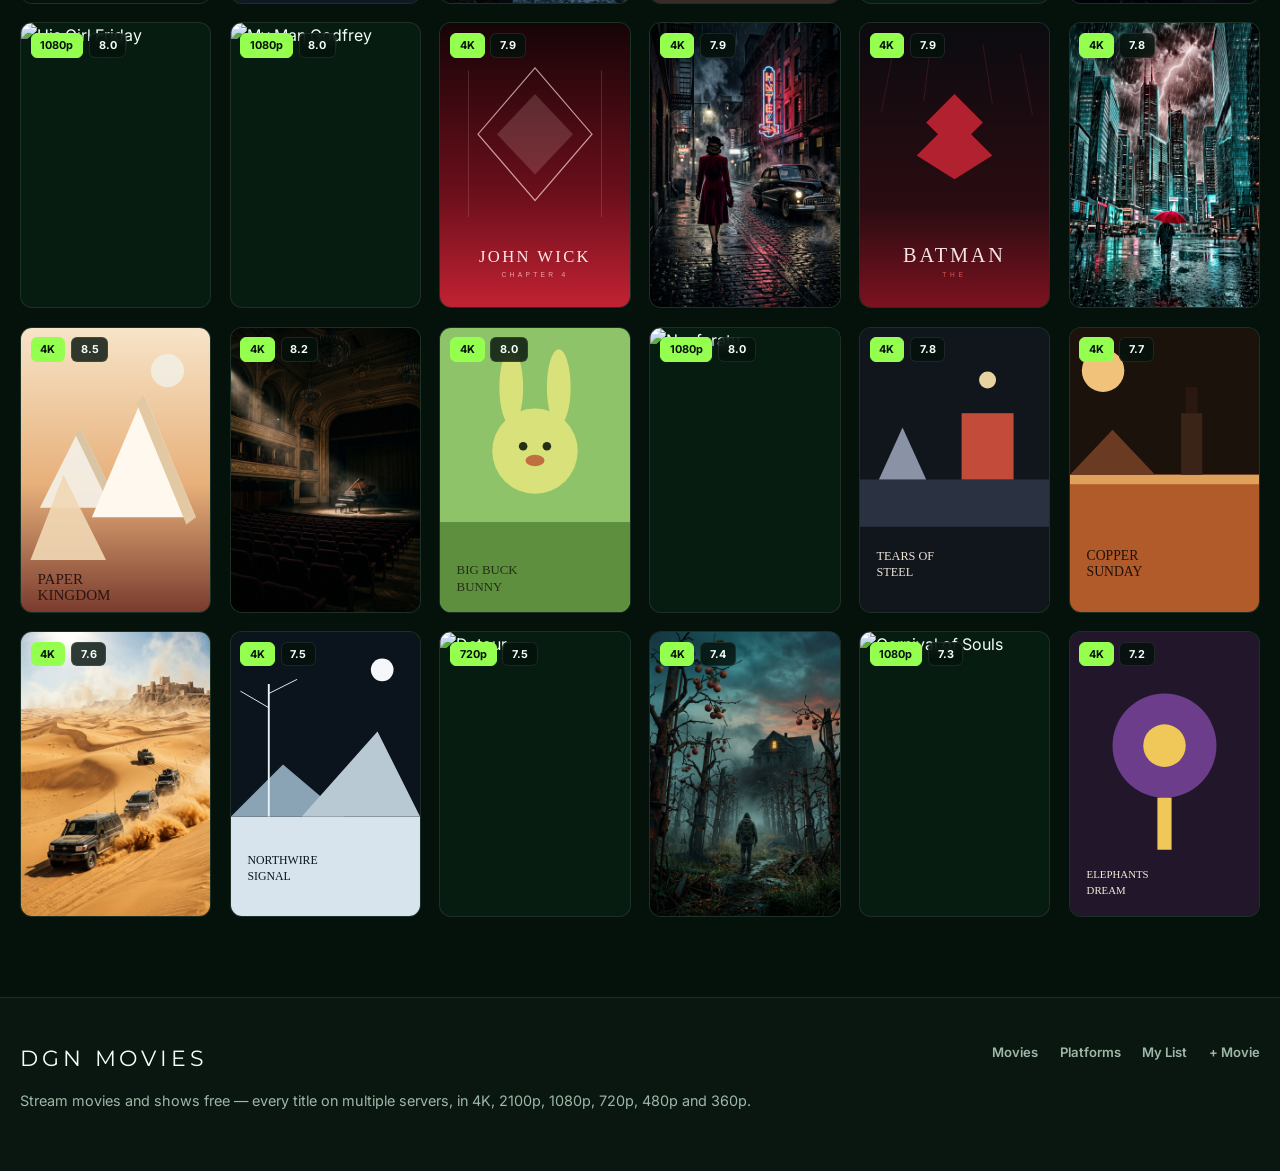
==== commit 543dc53e: "Add files via upload" ====
--- a/index.html
+++ b/index.html
@@ -28,6 +28,7 @@
           <a href="#/" data-route="/">Home</a>
           <a href="#/catalog" data-route="/catalog">Movies</a>
           <a href="#/services" data-route="/services">Platforms</a>
+          <a href="iptv.html" data-route="/iptv">IPTV</a>
           <a href="#/watchlist" data-route="/watchlist">My List</a>
         </div>
         <label class="search">
--- a/styles.css
+++ b/styles.css
@@ -811,6 +811,68 @@
   font-size: 1.05rem;
 }
 
+/* provider hub */
+.provider-hero {
+  position: relative;
+  margin: -72px calc(50% - 50vw) 0;
+  padding: 8.5rem 0 3.5rem;
+  overflow: hidden;
+  border-radius: 0 0 32px 32px;
+}
+
+.provider-hero-bg {
+  position: absolute;
+  inset: 0;
+  background: linear-gradient(
+    115deg,
+    var(--brand, #95ff50) -10%,
+    rgba(4, 18, 11, 0.92) 48%,
+    var(--bg) 100%
+  );
+}
+
+.provider-hero-bg::after {
+  content: "";
+  position: absolute;
+  inset: 0;
+  background: radial-gradient(700px 320px at 12% 30%, rgba(255, 255, 255, 0.12), transparent 70%);
+}
+
+.provider-hero-body {
+  position: relative;
+  width: min(1320px, 100% - 2.5rem);
+  margin: 0 auto;
+  display: flex;
+  gap: 1.85rem;
+  align-items: center;
+  flex-wrap: wrap;
+}
+
+.provider-logo {
+  width: 116px;
+  height: 116px;
+  border-radius: 26px;
+  display: grid;
+  place-items: center;
+  font-weight: 800;
+  font-size: 1.85rem;
+  color: #04120b;
+  box-shadow: var(--shadow);
+  flex: none;
+}
+
+.provider-hero h1 {
+  font-size: clamp(2.25rem, 5vw, 3.5rem);
+  margin: 0.65rem 0 0.35rem;
+}
+
+.provider-hero .tagline {
+  color: rgba(244, 255, 247, 0.85);
+  font-size: 1.12rem;
+  margin: 0.35rem 0 1.5rem;
+  max-width: 60ch;
+}
+
 /* ---------- footer ---------- */
 .site-footer {
   margin-top: 5rem;
